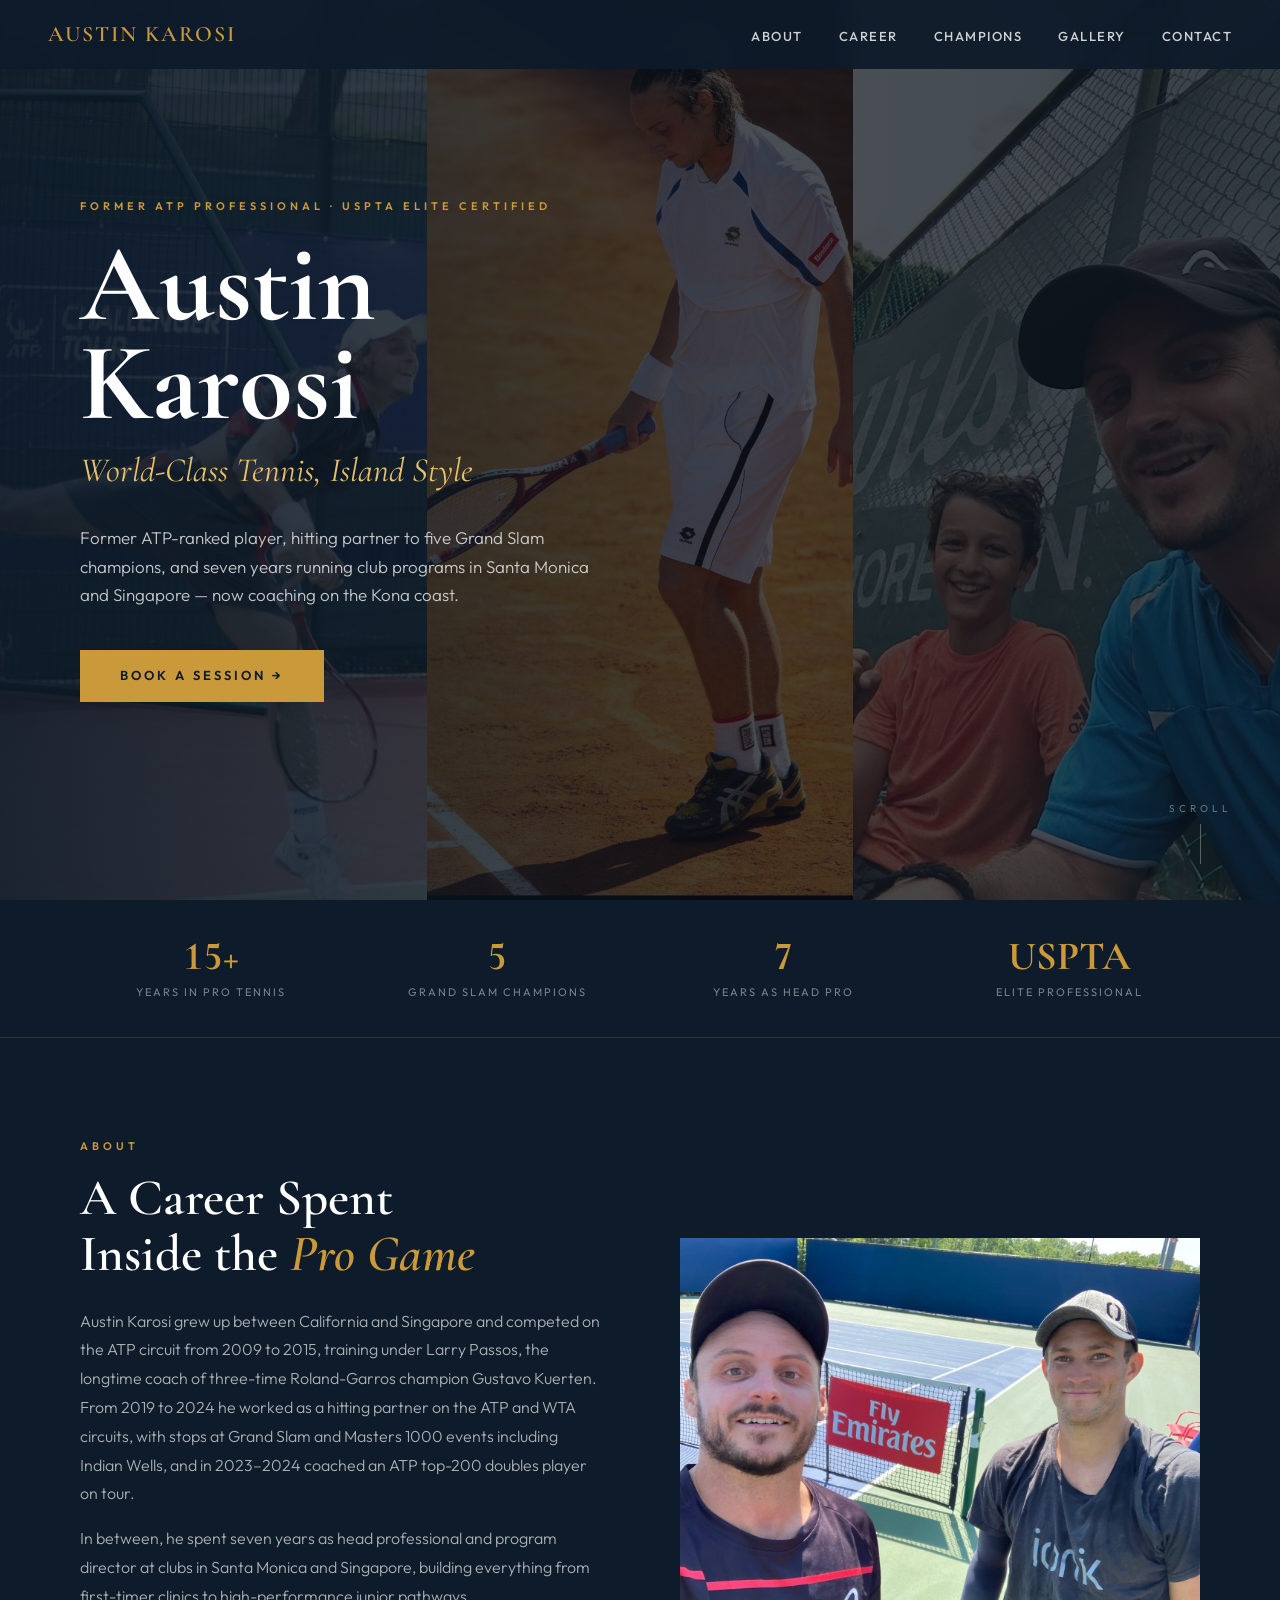
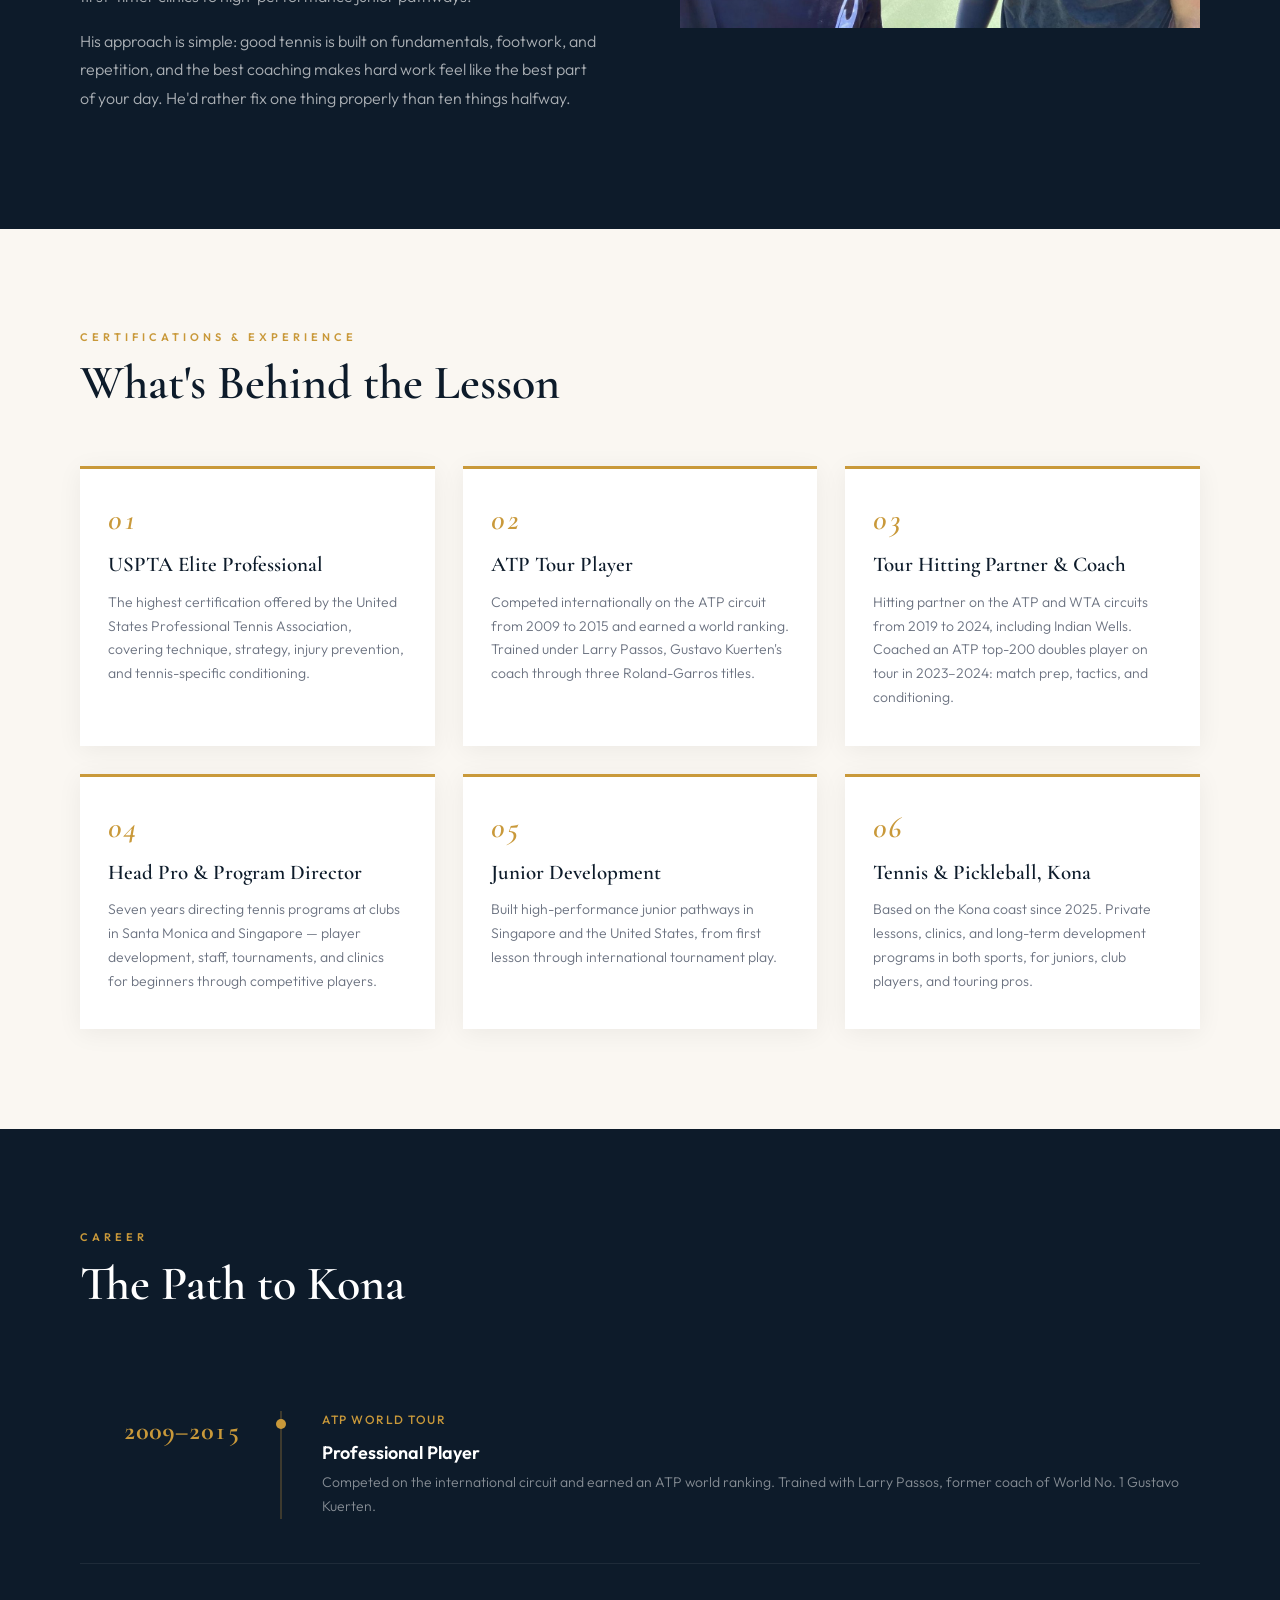
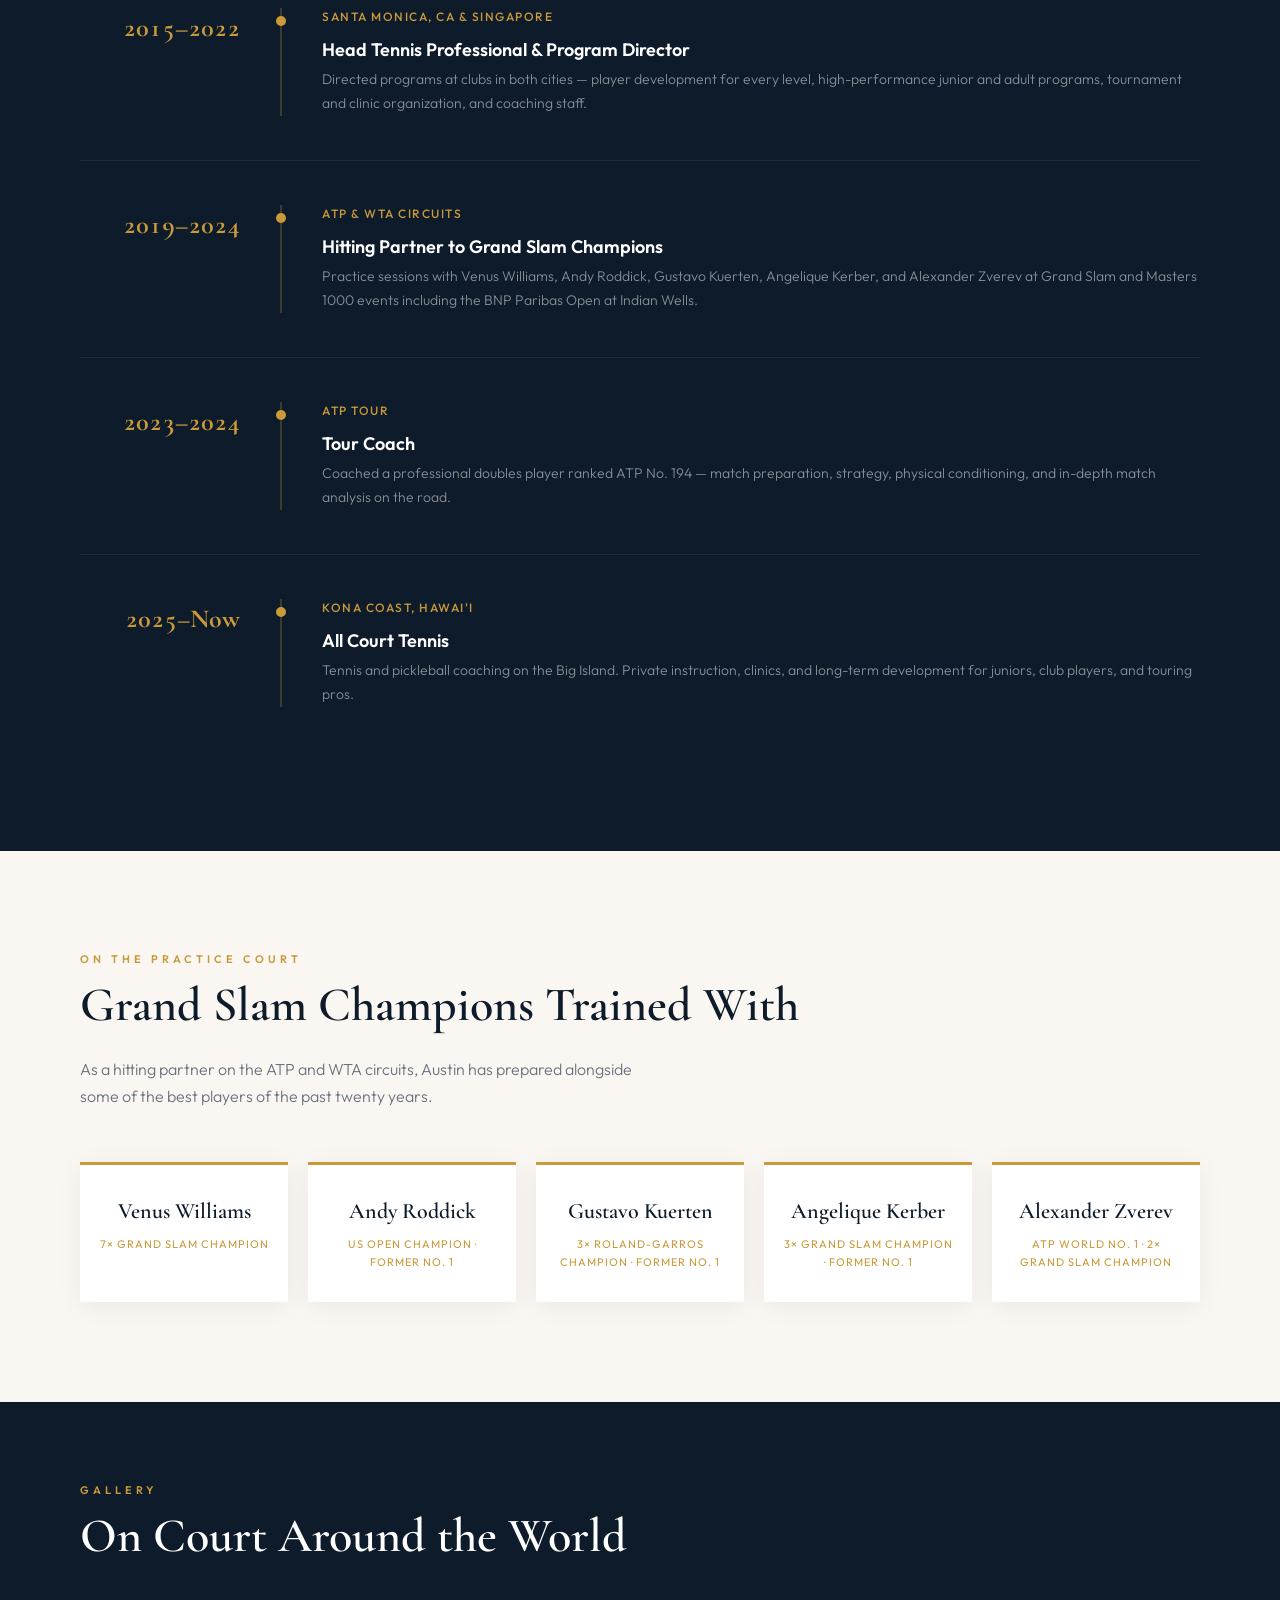
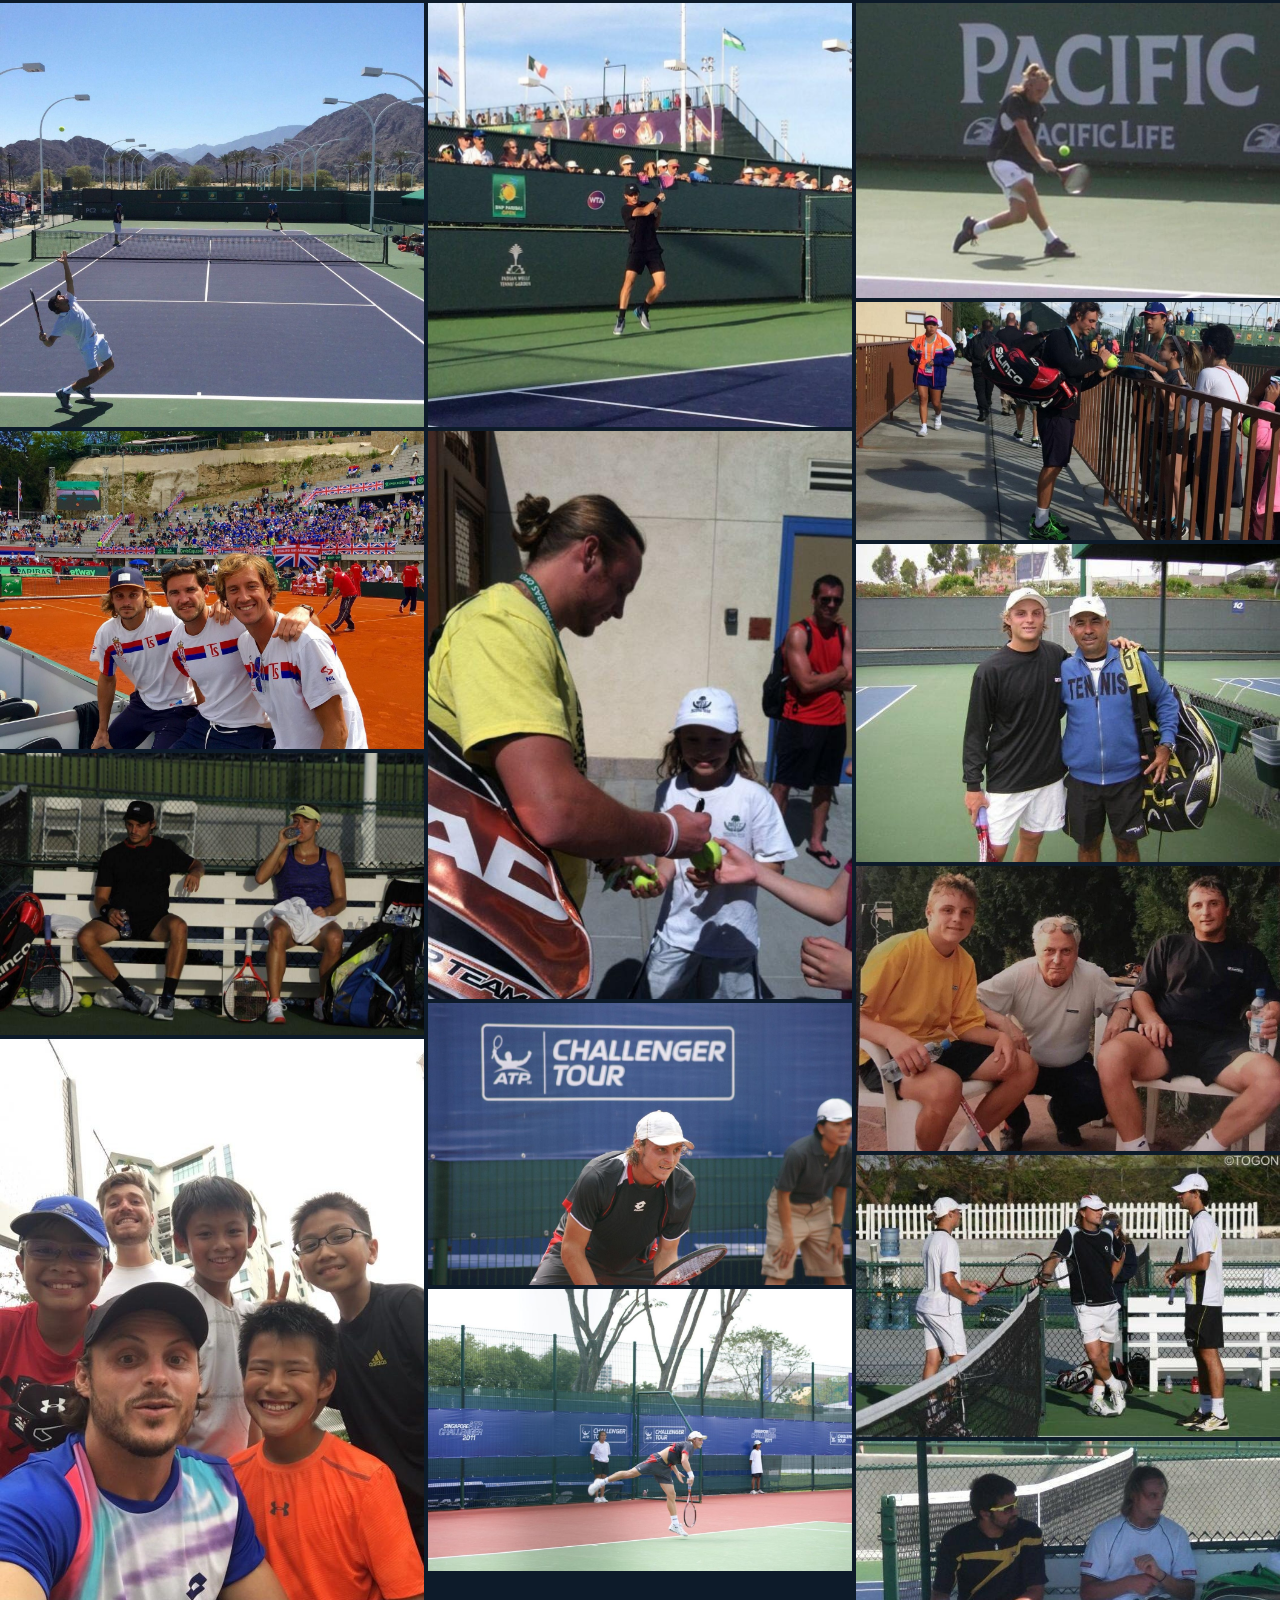
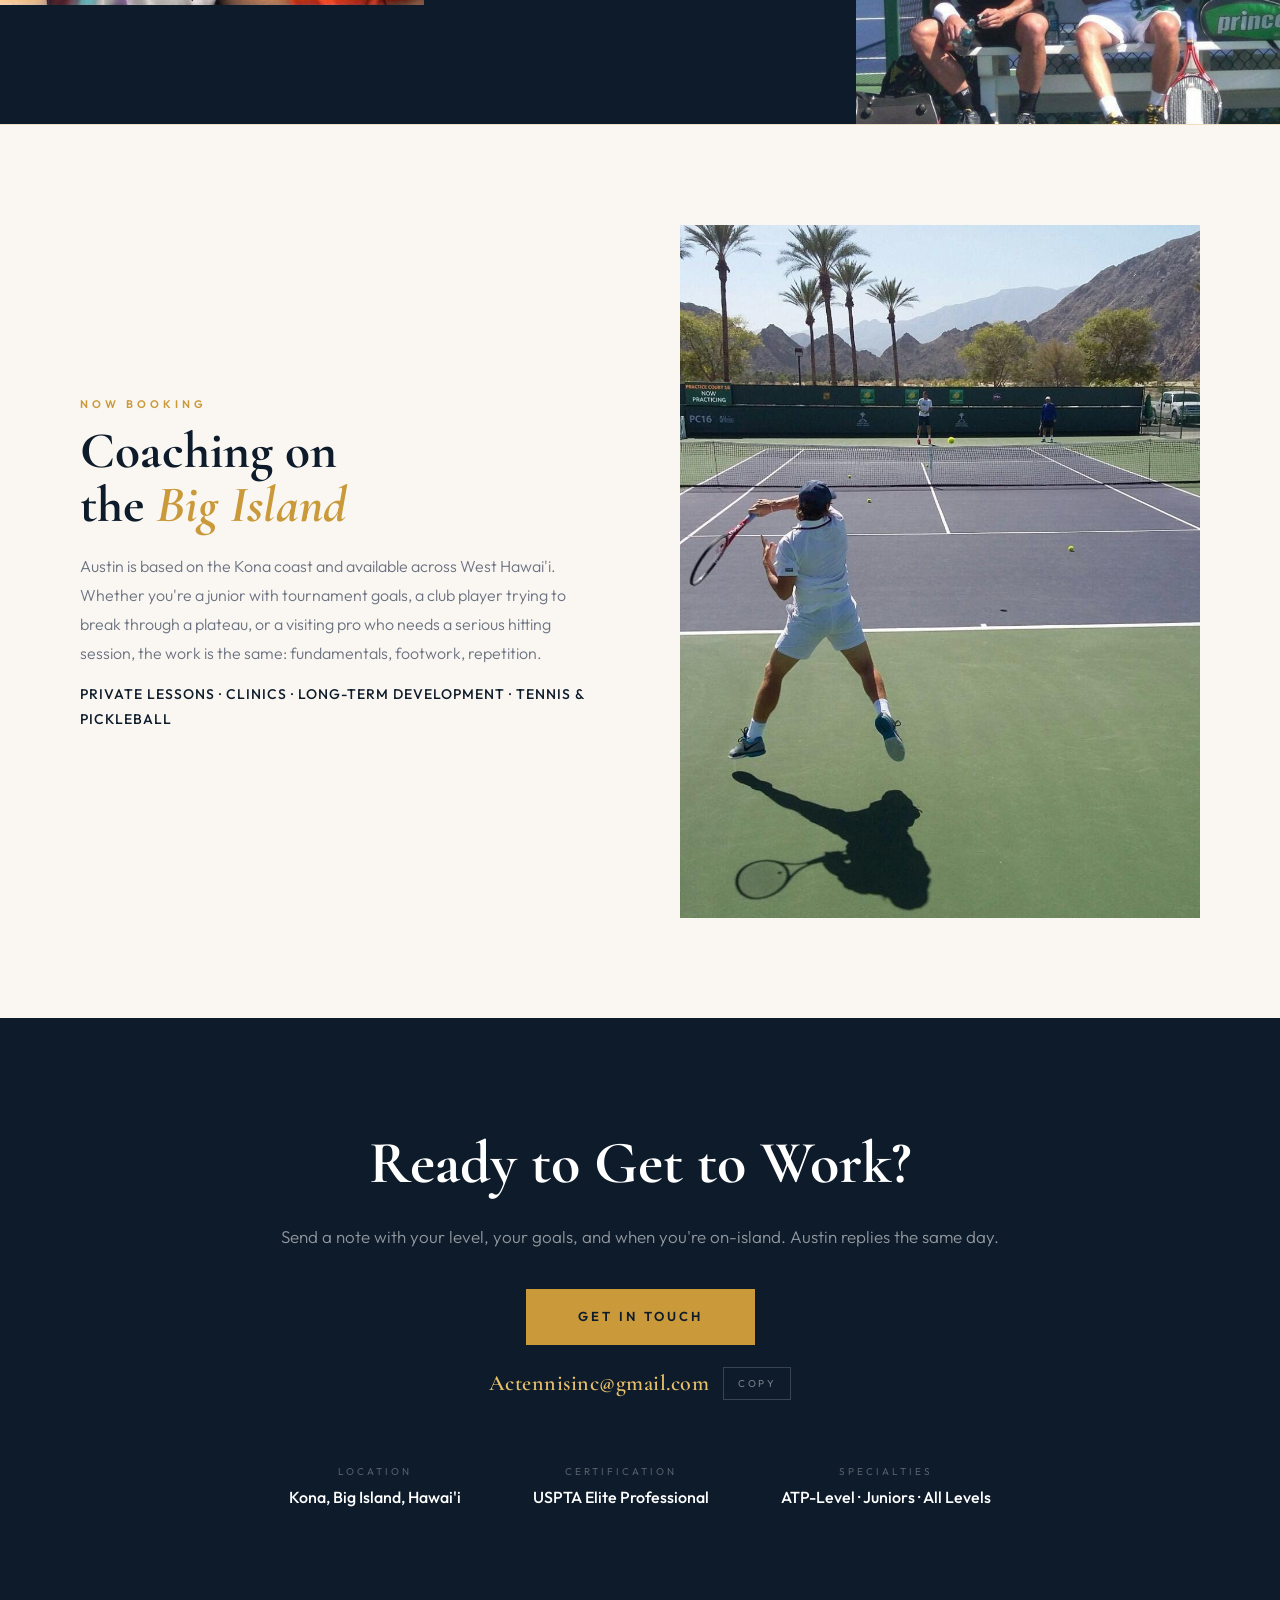
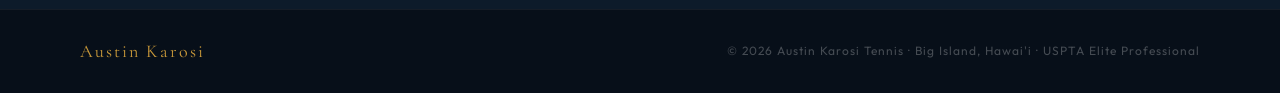
==== index.html @ fb8feffb "All Court Tennis site Co-Authored-By: Claude Fable 5.1 <noreply@anthropic.com> Claude-Session: https" ====
<!DOCTYPE html>
<html lang="en">
<head>
<meta charset="UTF-8">
<meta name="viewport" content="width=device-width, initial-scale=1.0, viewport-fit=cover">
<title>Austin Karosi Tennis</title>
<meta name="description" content="Austin Karosi – Former ATP Professional & Elite Tennis Coach now based on the Big Island, Hawaii. USPTA Elite certified with Grand Slam coaching experience.">
<link rel="preconnect" href="https://fonts.googleapis.com">
<link rel="preconnect" href="https://fonts.gstatic.com" crossorigin>
<link href="https://fonts.googleapis.com/css2?family=Cormorant+Garamond:ital,wght@0,400;0,600;0,700;1,400;1,600&family=Outfit:wght@300;400;500;600&display=swap" rel="stylesheet">
<style>
/* Original All Court Tennis design (June 2026): navy / gold / cream, Cormorant + Outfit. Single committed look. */
:root{
  --navy:#0d1b2a;
  --gold:#c9993a;
  --gold-light:#e8c06a;
  --cream:#faf7f2;
  --white:#ffffff;
  --gray:#6b7280;
  --green:#1a4731;
  color-scheme: light;
}
*,*::before,*::after{box-sizing:border-box;margin:0;padding:0}
html{scroll-behavior:smooth}
body{font-family:'Outfit',-apple-system,BlinkMacSystemFont,'Segoe UI',sans-serif;background:var(--cream);color:var(--navy);overflow-x:hidden;line-height:1.5}
img{max-width:100%;display:block}

/* NAV */
nav{position:fixed;top:0;left:0;right:0;z-index:100;padding:18px 48px;padding-top:calc(18px + env(safe-area-inset-top,0px));padding-left:max(48px,env(safe-area-inset-left,0px));padding-right:max(48px,env(safe-area-inset-right,0px));display:flex;justify-content:space-between;align-items:center;background:rgba(13,27,42,0.92);backdrop-filter:blur(12px);-webkit-backdrop-filter:blur(12px)}
.nav-logo{font-family:'Cormorant Garamond',Georgia,serif;font-size:22px;font-weight:600;color:var(--gold);letter-spacing:2px;text-transform:uppercase}
.nav-links{display:flex;gap:36px;list-style:none}
.nav-links a{color:rgba(255,255,255,0.8);text-decoration:none;font-size:13px;letter-spacing:1.5px;text-transform:uppercase;font-weight:500;transition:color 0.3s}
.nav-links a:hover{color:var(--gold)}

/* HERO — 3-column photo collage */
.hero{min-height:100vh;position:relative;display:grid;grid-template-columns:1fr 1fr 1fr;overflow:hidden}
.hero-col{position:relative;overflow:hidden;min-height:100vh}
.hero-col img{width:100%;height:100%;object-fit:cover;object-position:center;filter:brightness(0.45)}
.hero-col-1 img{object-position:48% center}
.hero-col-2 img{object-position:center 30%}
.hero-col-3 img{object-position:center 35%}
.hero-overlay{position:absolute;inset:0;background:linear-gradient(to right, rgba(13,27,42,0.85) 0%, rgba(13,27,42,0.4) 60%, rgba(13,27,42,0.5) 100%);z-index:1;pointer-events:none}
.hero-content{position:absolute;inset:0;z-index:2;display:flex;flex-direction:column;justify-content:center;padding:0 80px;padding-left:max(80px,env(safe-area-inset-left,0px));padding-right:max(80px,env(safe-area-inset-right,0px))}
.hero-badge{font-size:11px;font-weight:600;letter-spacing:4px;text-transform:uppercase;color:var(--gold);margin-bottom:20px}
.hero-name{font-family:'Cormorant Garamond',Georgia,serif;font-size:clamp(64px,9vw,110px);font-weight:700;color:var(--white);line-height:0.9;margin-bottom:12px;text-wrap:balance}
.hero-sub{font-family:'Cormorant Garamond',Georgia,serif;font-size:clamp(22px,3vw,34px);font-style:italic;color:var(--gold-light);margin-bottom:28px}
.hero-desc{font-size:17px;color:rgba(255,255,255,0.75);font-weight:300;max-width:520px;line-height:1.7;margin-bottom:40px}
.hero-cta{display:inline-block;background:var(--gold);color:var(--navy);padding:16px 40px;font-size:13px;font-weight:600;letter-spacing:3px;text-transform:uppercase;text-decoration:none;transition:all 0.3s;width:fit-content}
.hero-cta:hover{background:var(--gold-light);transform:translateY(-2px)}
.hero-scroll{position:absolute;bottom:36px;right:48px;z-index:3;color:rgba(255,255,255,0.4);font-size:10px;letter-spacing:4px;text-transform:uppercase;display:flex;flex-direction:column;align-items:center;gap:8px}
.hero-scroll::after{content:'';display:block;width:1px;height:40px;background:rgba(255,255,255,0.3)}

/* STATS BAR */
.statsbar{background:var(--navy);padding:36px 80px;padding-left:max(80px,env(safe-area-inset-left,0px));padding-right:max(80px,env(safe-area-inset-right,0px));display:grid;grid-template-columns:repeat(4,1fr);gap:24px;border-bottom:1px solid rgba(201,153,58,0.2)}
.sstat{text-align:center;min-width:0;display:flex;flex-direction:column;align-items:center;justify-content:flex-start;gap:8px}
.sstat-num{font-family:'Cormorant Garamond',Georgia,serif;font-size:40px;font-weight:700;color:var(--gold);line-height:1;height:40px;display:flex;align-items:flex-end;font-variant-numeric:lining-nums tabular-nums}
.sstat-label{font-size:11px;text-transform:uppercase;letter-spacing:2px;color:rgba(255,255,255,0.45);line-height:1.5;white-space:nowrap}

/* ABOUT */
.about{background:var(--navy);padding:100px 80px;padding-left:max(80px,env(safe-area-inset-left,0px));padding-right:max(80px,env(safe-area-inset-right,0px));display:grid;grid-template-columns:1fr 1fr;gap:80px;align-items:center}
.about-text h2{font-family:'Cormorant Garamond',Georgia,serif;font-size:clamp(36px,4vw,52px);font-weight:600;color:var(--white);margin-bottom:24px;line-height:1.1;text-wrap:balance}
.about-text h2 em{color:var(--gold);font-style:italic}
.about-text p{color:rgba(255,255,255,0.65);font-size:16px;line-height:1.8;margin-bottom:16px;font-weight:300}
.about-img{position:relative;min-width:0}
.about-img img{width:100%;height:auto;aspect-ratio:4/3;object-fit:cover;object-position:center}
.about-accent{position:absolute;bottom:-16px;right:-16px;width:55%;height:55%;border:3px solid var(--gold);z-index:-1}

/* CREDENTIALS */
.credentials{background:var(--cream);padding:100px 80px;padding-left:max(80px,env(safe-area-inset-left,0px));padding-right:max(80px,env(safe-area-inset-right,0px))}
.section-label{font-size:11px;letter-spacing:4px;text-transform:uppercase;color:var(--gold);font-weight:600;margin-bottom:12px}
.section-title{font-family:'Cormorant Garamond',Georgia,serif;font-size:clamp(32px,4vw,48px);font-weight:600;color:var(--navy);margin-bottom:56px;line-height:1.1;text-wrap:balance}
.cred-grid{display:grid;grid-template-columns:repeat(3,1fr);gap:28px}
.cred-card{background:var(--white);padding:36px 28px;border-top:3px solid var(--gold);box-shadow:0 4px 24px rgba(0,0,0,0.06);min-width:0}
.cred-num{font-family:'Cormorant Garamond',Georgia,serif;font-size:30px;font-weight:600;font-style:italic;color:var(--gold);line-height:1;margin-bottom:14px;font-variant-numeric:tabular-nums}
.cred-title{font-family:'Cormorant Garamond',Georgia,serif;font-size:21px;font-weight:600;color:var(--navy);margin-bottom:10px}
.cred-desc{font-size:14px;color:var(--gray);line-height:1.7;font-weight:300}

/* TIMELINE */
.timeline{background:var(--navy);padding:100px 80px;padding-left:max(80px,env(safe-area-inset-left,0px));padding-right:max(80px,env(safe-area-inset-right,0px))}
.timeline .section-title{color:var(--white);margin-bottom:56px}
.about .section-label{margin-bottom:16px}
.tl-items{display:flex;flex-direction:column}
.tl-item{display:grid;grid-template-columns:160px 2px 1fr;gap:0 40px;padding:44px 0;border-bottom:1px solid rgba(255,255,255,0.07)}
.tl-item:last-child{border-bottom:none}
.tl-year{font-family:'Cormorant Garamond',Georgia,serif;font-size:26px;font-weight:700;color:var(--gold);text-align:right;padding-top:4px;line-height:1.2;font-variant-numeric:tabular-nums}
.tl-line{background:rgba(201,153,58,0.25);position:relative}
.tl-line::before{content:'';position:absolute;top:8px;left:50%;transform:translateX(-50%);width:10px;height:10px;border-radius:50%;background:var(--gold)}
.tl-body{min-width:0}
.tl-body h3{font-size:18px;font-weight:600;color:var(--white);margin-bottom:4px;font-family:'Outfit',sans-serif}
.tl-body .role{font-size:12px;color:var(--gold);letter-spacing:1.5px;text-transform:uppercase;margin-bottom:10px;font-weight:500}
.tl-body p{font-size:14px;color:rgba(255,255,255,0.5);line-height:1.75;font-weight:300}

/* CHAMPIONS */
.champions{background:var(--cream);padding:100px 80px;padding-left:max(80px,env(safe-area-inset-left,0px));padding-right:max(80px,env(safe-area-inset-right,0px))}
.champs-intro{color:var(--gray);font-size:16px;font-weight:300;max-width:580px;margin:-32px 0 52px;line-height:1.7}
.champs-grid{display:grid;grid-template-columns:repeat(5,1fr);gap:20px}
.champ-card{background:var(--white);border-top:3px solid var(--gold);box-shadow:0 4px 24px rgba(0,0,0,0.06);padding:30px 18px;text-align:center;transition:transform 0.3s;min-width:0}
.champ-card:hover{transform:translateY(-4px)}
.champ-name{font-family:'Cormorant Garamond',Georgia,serif;font-size:22px;font-weight:600;color:var(--navy);margin-bottom:8px}
.champ-title{font-size:11px;color:var(--gold);letter-spacing:1px;text-transform:uppercase;line-height:1.6}

/* GALLERY — edge-to-edge editorial grid */
.gallery{background:var(--navy);padding:80px 0 0}
.gallery .section-label,.gallery .section-title{padding-left:max(80px,env(safe-area-inset-left,0px));padding-right:max(80px,env(safe-area-inset-right,0px))}
.gallery .section-label{color:var(--gold)}
.gallery .section-title{color:var(--white);margin-bottom:40px}
.gallery-grid{column-count:3;column-gap:4px;width:100%}
.gallery-grid figure{break-inside:avoid;margin:0 0 4px;overflow:hidden;position:relative;background:#0a1521}
.gallery-grid img{width:100%;height:auto;display:block;transition:transform 0.6s ease}
.gallery-grid figure:hover img{transform:scale(1.04)}
.gallery-grid figcaption{position:absolute;left:0;right:0;bottom:0;padding:28px 16px 12px;font-size:10px;letter-spacing:2.5px;text-transform:uppercase;color:rgba(255,255,255,0.85);background:linear-gradient(to top,rgba(13,27,42,0.85),rgba(13,27,42,0));opacity:0;transition:opacity 0.4s ease}
.gallery-grid figure:hover figcaption{opacity:1}

/* BIG ISLAND BANNER */
.bigisland{background:var(--cream);border-top:1px solid rgba(201,153,58,0.25);padding:100px 80px;grid-template-columns:1.15fr 1fr;padding-left:max(80px,env(safe-area-inset-left,0px));padding-right:max(80px,env(safe-area-inset-right,0px));display:grid;grid-template-columns:1fr 1fr;gap:80px;align-items:center}
.bigisland .section-label{color:var(--gold)}
.bi-text h2{font-family:'Cormorant Garamond',Georgia,serif;font-size:clamp(32px,4vw,52px);font-weight:700;color:var(--navy);margin-bottom:20px;line-height:1.05;text-wrap:balance}
.bi-text h2 em{font-style:italic;color:var(--gold)}
.bi-text p{color:var(--gray);font-size:16px;font-weight:300;line-height:1.8;margin-bottom:14px}
.bi-text p:last-child{color:var(--navy);font-weight:500;font-size:14px;letter-spacing:1px;text-transform:uppercase;margin-top:8px}
.bi-img{overflow:hidden;min-width:0}
.bi-img img{width:100%;height:auto;aspect-ratio:3/4;object-fit:cover;object-position:center 42%}

/* CONTACT */
.contact{background:var(--navy);padding:100px 80px;padding-left:max(80px,env(safe-area-inset-left,0px));padding-right:max(80px,env(safe-area-inset-right,0px));text-align:center}
.contact h2{font-family:'Cormorant Garamond',Georgia,serif;font-size:clamp(36px,5vw,60px);font-weight:700;color:var(--white);margin-bottom:16px;text-wrap:balance}
.contact p{color:rgba(255,255,255,0.55);font-size:17px;font-weight:300;margin-bottom:40px}
.contact-btn{display:inline-block;background:var(--gold);color:var(--navy);padding:18px 52px;font-size:13px;font-weight:600;letter-spacing:3px;text-transform:uppercase;text-decoration:none;transition:all 0.3s}
.contact-btn:hover{background:var(--gold-light)}
.contact-email{margin-top:22px;display:flex;justify-content:center;align-items:center;gap:14px;flex-wrap:wrap}
.contact-email-val{font-family:'Cormorant Garamond',Georgia,serif;font-size:22px;color:var(--gold-light);font-weight:600;letter-spacing:0.5px;user-select:all}
.copy-btn{font:inherit;font-size:10px;letter-spacing:2.5px;text-transform:uppercase;color:rgba(255,255,255,0.45);background:none;border:1px solid rgba(255,255,255,0.18);padding:8px 14px;cursor:pointer;transition:all 0.3s}
.copy-btn:hover{color:var(--gold);border-color:var(--gold)}
.copy-btn[data-state="copied"]{color:var(--navy);background:var(--gold);border-color:var(--gold)}
.contact-row{display:flex;justify-content:center;gap:72px;margin-top:64px;flex-wrap:wrap}
.contact-item-label{font-size:10px;letter-spacing:3px;text-transform:uppercase;color:rgba(255,255,255,0.3);margin-bottom:6px}
.contact-item-val{font-size:16px;font-weight:500;color:var(--white)}

/* FOOTER */
footer{background:#070f19;padding:28px 80px;padding-left:max(80px,env(safe-area-inset-left,0px));padding-right:max(80px,env(safe-area-inset-right,0px));display:flex;justify-content:space-between;align-items:center;border-top:1px solid rgba(255,255,255,0.06);flex-wrap:wrap;gap:12px}
footer p{color:rgba(255,255,255,0.25);font-size:12px;letter-spacing:1px}
.footer-logo{font-family:'Cormorant Garamond',Georgia,serif;font-size:18px;color:var(--gold);letter-spacing:2px}

a:focus-visible,button:focus-visible{outline:2px solid var(--gold-light);outline-offset:3px}
@media (prefers-reduced-motion:reduce){*{transition:none!important}html{scroll-behavior:auto}}

@media(max-width:900px){
  nav{padding:14px 20px;padding-top:calc(14px + env(safe-area-inset-top,0px));padding-left:max(20px,env(safe-area-inset-left,0px));padding-right:max(20px,env(safe-area-inset-right,0px))}
  .nav-links{display:none}
  .hero,.hero-col{min-height:92vh}
  .hero-content{padding:0 24px;padding-left:max(24px,env(safe-area-inset-left,0px));padding-right:max(24px,env(safe-area-inset-right,0px))}
  .hero-name{font-size:56px}
  .hero-scroll{display:none}
  .statsbar{padding:28px 24px;grid-template-columns:1fr 1fr;gap:28px 16px}
  .about,.credentials,.timeline,.champions,.bigisland,.contact{padding:60px 24px;padding-left:max(24px,env(safe-area-inset-left,0px));padding-right:max(24px,env(safe-area-inset-right,0px))}
  .gallery{padding:60px 0 0}
  .gallery .section-label,.gallery .section-title{padding-left:max(24px,env(safe-area-inset-left,0px));padding-right:max(24px,env(safe-area-inset-right,0px))}
  footer{padding:24px;padding-left:max(24px,env(safe-area-inset-left,0px));padding-right:max(24px,env(safe-area-inset-right,0px))}
  .about{grid-template-columns:1fr;gap:40px}
  .about-img img{height:auto}
  .cred-grid{grid-template-columns:1fr}
  .tl-item{grid-template-columns:1fr;gap:8px;padding:32px 0}
  .tl-year{text-align:left}
  .tl-line{display:none}
  .champs-grid{grid-template-columns:1fr 1fr}
  .champs-intro{margin-top:-16px}
  .gallery-grid{column-count:2}
  .bigisland{grid-template-columns:1fr;gap:32px}
  .bi-img{height:auto}
  .contact-row{flex-direction:column;gap:28px}
  footer{flex-direction:column;text-align:center}
}
</style>
</head>
<body>

<nav>
  <div class="nav-logo">Austin Karosi</div>
  <ul class="nav-links">
    <li><a href="#about">About</a></li>
    <li><a href="#career">Career</a></li>
    <li><a href="#champions">Champions</a></li>
    <li><a href="#gallery">Gallery</a></li>
    <li><a href="#contact">Contact</a></li>
  </ul>
</nav>

<!-- HERO: 3-column photo collage with content overlay -->
<section class="hero">
  <div class="hero-col hero-col-1"><img src="photos/p04.jpg" alt="Austin stretching for a volley at the ATP Challenger Tour, Singapore"></div>
  <div class="hero-col hero-col-2"><img src="photos/p12.jpg" alt="Austin competing on clay"></div>
  <div class="hero-col hero-col-3"><img src="photos/p16.jpg" alt="Austin coaching a junior player"></div>
  <div class="hero-overlay"></div>
  <div class="hero-content">
    <div class="hero-badge">Former ATP Professional · USPTA Elite Certified</div>
    <h1 class="hero-name">Austin<br>Karosi</h1>
    <div class="hero-sub">World-Class Tennis, Island Style</div>
    <p class="hero-desc">Former ATP-ranked player, hitting partner to five Grand Slam champions, and seven years running club programs in Santa Monica and Singapore — now coaching on the Kona coast.</p>
    <a href="#contact" class="hero-cta">Book a Session →</a>
  </div>
  <div class="hero-scroll">Scroll</div>
</section>

<!-- STATS BAR -->
<div class="statsbar">
  <div class="sstat"><div class="sstat-num">15+</div><div class="sstat-label">Years in Pro Tennis</div></div>
  <div class="sstat"><div class="sstat-num">5</div><div class="sstat-label">Grand Slam Champions</div></div>
  <div class="sstat"><div class="sstat-num">7</div><div class="sstat-label">Years as Head Pro</div></div>
  <div class="sstat"><div class="sstat-num">USPTA</div><div class="sstat-label">Elite Professional</div></div>
</div>

<!-- ABOUT -->
<section class="about" id="about">
  <div class="about-text">
    <div class="section-label">About</div>
    <h2>A Career Spent<br>Inside the <em>Pro Game</em></h2>
    <p>Austin Karosi grew up between California and Singapore and competed on the ATP circuit from 2009 to 2015, training under Larry Passos, the longtime coach of three-time Roland-Garros champion Gustavo Kuerten. From 2019 to 2024 he worked as a hitting partner on the ATP and WTA circuits, with stops at Grand Slam and Masters 1000 events including Indian Wells, and in 2023–2024 coached an ATP top-200 doubles player on tour.</p>
    <p>In between, he spent seven years as head professional and program director at clubs in Santa Monica and Singapore, building everything from first-timer clinics to high-performance junior pathways.</p>
    <p>His approach is simple: good tennis is built on fundamentals, footwork, and repetition, and the best coaching makes hard work feel like the best part of your day. He'd rather fix one thing properly than ten things halfway.</p>
  </div>
  <div class="about-img">
    <img src="photos/p19.jpg" alt="Austin with an ATP player on the practice court">
    <div class="about-accent"></div>
  </div>
</section>

<!-- CREDENTIALS -->
<section class="credentials" id="credentials">
  <div class="section-label">Certifications &amp; Experience</div>
  <div class="section-title">What's Behind the Lesson</div>
  <div class="cred-grid">
    <div class="cred-card">
      <div class="cred-num">01</div>
      <div class="cred-title">USPTA Elite Professional</div>
      <div class="cred-desc">The highest certification offered by the United States Professional Tennis Association, covering technique, strategy, injury prevention, and tennis-specific conditioning.</div>
    </div>
    <div class="cred-card">
      <div class="cred-num">02</div>
      <div class="cred-title">ATP Tour Player</div>
      <div class="cred-desc">Competed internationally on the ATP circuit from 2009 to 2015 and earned a world ranking. Trained under Larry Passos, Gustavo Kuerten's coach through three Roland-Garros titles.</div>
    </div>
    <div class="cred-card">
      <div class="cred-num">03</div>
      <div class="cred-title">Tour Hitting Partner &amp; Coach</div>
      <div class="cred-desc">Hitting partner on the ATP and WTA circuits from 2019 to 2024, including Indian Wells. Coached an ATP top-200 doubles player on tour in 2023–2024: match prep, tactics, and conditioning.</div>
    </div>
    <div class="cred-card">
      <div class="cred-num">04</div>
      <div class="cred-title">Head Pro &amp; Program Director</div>
      <div class="cred-desc">Seven years directing tennis programs at clubs in Santa Monica and Singapore — player development, staff, tournaments, and clinics for beginners through competitive players.</div>
    </div>
    <div class="cred-card">
      <div class="cred-num">05</div>
      <div class="cred-title">Junior Development</div>
      <div class="cred-desc">Built high-performance junior pathways in Singapore and the United States, from first lesson through international tournament play.</div>
    </div>
    <div class="cred-card">
      <div class="cred-num">06</div>
      <div class="cred-title">Tennis &amp; Pickleball, Kona</div>
      <div class="cred-desc">Based on the Kona coast since 2025. Private lessons, clinics, and long-term development programs in both sports, for juniors, club players, and touring pros.</div>
    </div>
  </div>
</section>

<!-- CAREER TIMELINE -->
<section class="timeline" id="career">
  <div class="section-label">Career</div>
  <div class="section-title">The Path to Kona</div>
  <div class="tl-items">
    <div class="tl-item">
      <div class="tl-year">2009–2015</div>
      <div class="tl-line"></div>
      <div class="tl-body">
        <div class="role">ATP World Tour</div>
        <h3>Professional Player</h3>
        <p>Competed on the international circuit and earned an ATP world ranking. Trained with Larry Passos, former coach of World No. 1 Gustavo Kuerten.</p>
      </div>
    </div>
    <div class="tl-item">
      <div class="tl-year">2015–2022</div>
      <div class="tl-line"></div>
      <div class="tl-body">
        <div class="role">Santa Monica, CA &amp; Singapore</div>
        <h3>Head Tennis Professional &amp; Program Director</h3>
        <p>Directed programs at clubs in both cities — player development for every level, high-performance junior and adult programs, tournament and clinic organization, and coaching staff.</p>
      </div>
    </div>
    <div class="tl-item">
      <div class="tl-year">2019–2024</div>
      <div class="tl-line"></div>
      <div class="tl-body">
        <div class="role">ATP &amp; WTA Circuits</div>
        <h3>Hitting Partner to Grand Slam Champions</h3>
        <p>Practice sessions with Venus Williams, Andy Roddick, Gustavo Kuerten, Angelique Kerber, and Alexander Zverev at Grand Slam and Masters 1000 events including the BNP Paribas Open at Indian Wells.</p>
      </div>
    </div>
    <div class="tl-item">
      <div class="tl-year">2023–2024</div>
      <div class="tl-line"></div>
      <div class="tl-body">
        <div class="role">ATP Tour</div>
        <h3>Tour Coach</h3>
        <p>Coached a professional doubles player ranked ATP No. 194 — match preparation, strategy, physical conditioning, and in-depth match analysis on the road.</p>
      </div>
    </div>
    <div class="tl-item">
      <div class="tl-year">2025–Now</div>
      <div class="tl-line"></div>
      <div class="tl-body">
        <div class="role">Kona Coast, Hawai'i</div>
        <h3>All Court Tennis</h3>
        <p>Tennis and pickleball coaching on the Big Island. Private instruction, clinics, and long-term development for juniors, club players, and touring pros.</p>
      </div>
    </div>
  </div>
</section>

<!-- CHAMPIONS -->
<section class="champions" id="champions">
  <div class="section-label">On the Practice Court</div>
  <div class="section-title">Grand Slam Champions Trained With</div>
  <p class="champs-intro">As a hitting partner on the ATP and WTA circuits, Austin has prepared alongside some of the best players of the past twenty years.</p>
  <div class="champs-grid">
    <div class="champ-card"><div class="champ-name">Venus Williams</div><div class="champ-title">7× Grand Slam Champion</div></div>
    <div class="champ-card"><div class="champ-name">Andy Roddick</div><div class="champ-title">US Open Champion · Former No. 1</div></div>
    <div class="champ-card"><div class="champ-name">Gustavo Kuerten</div><div class="champ-title">3× Roland-Garros Champion · Former No. 1</div></div>
    <div class="champ-card"><div class="champ-name">Angelique Kerber</div><div class="champ-title">3× Grand Slam Champion · Former No. 1</div></div>
    <div class="champ-card"><div class="champ-name">Alexander Zverev</div><div class="champ-title">ATP World No. 1 · 2× Grand Slam Champion</div></div>
  </div>
</section>

<!-- GALLERY -->
<section class="gallery" id="gallery">
  <div class="section-label">Gallery</div>
  <div class="section-title">On Court Around the World</div>
  <div class="gallery-grid">
    <figure><img src="photos/p21.jpg" alt="Indian Wells Tennis Garden"><figcaption>Indian Wells Tennis Garden</figcaption></figure>
    <figure><img src="photos/p01.jpg" alt="Davis Cup — Team Serbia"><figcaption>Davis Cup — Team Serbia</figcaption></figure>
    <figure><img src="photos/p06.jpg" alt="BNP Paribas Open, Indian Wells"><figcaption>BNP Paribas Open, Indian Wells</figcaption></figure>
    <figure><img src="photos/p20.jpg" alt="Junior Academy, Singapore"><figcaption>Junior Academy, Singapore</figcaption></figure>
    <figure><img src="photos/p17.jpg" alt="WTA practice courts, Indian Wells"><figcaption>WTA practice courts, Indian Wells</figcaption></figure>
    <figure><img src="photos/p09.jpg" alt="Signing for the next generation"><figcaption>Signing for the next generation</figcaption></figure>
    <figure><img src="photos/p11.jpg" alt="ATP Challenger Tour"><figcaption>ATP Challenger Tour</figcaption></figure>
    <figure><img src="photos/p14.jpg" alt="Practice courts, Indian Wells"><figcaption>Practice courts, Indian Wells</figcaption></figure>
    <figure><img src="photos/p05.jpg" alt="Courtside, Singapore"><figcaption>Courtside, Singapore</figcaption></figure>
    <figure><img src="photos/p08.jpg" alt="ATP Challenger Tour, Singapore"><figcaption>ATP Challenger Tour, Singapore</figcaption></figure>
    <figure><img src="photos/p13.jpg" alt="Coaching one-on-one"><figcaption>Coaching one-on-one</figcaption></figure>
    <figure><img src="photos/p03.jpg" alt="With coaches and family"><figcaption>With coaches and family</figcaption></figure>
    <figure><img src="photos/p07.jpg" alt="Tour hitting session"><figcaption>Tour hitting session</figcaption></figure>
    <figure><img src="photos/p02.jpg" alt="Between sessions"><figcaption>Between sessions</figcaption></figure>
  </div>
</section>

<!-- BIG ISLAND -->
<section class="bigisland">
  <div class="bi-text">
    <div class="section-label">Now Booking</div>
    <h2>Coaching on<br>the <em>Big Island</em></h2>
    <p>Austin is based on the Kona coast and available across West Hawai'i. Whether you're a junior with tournament goals, a club player trying to break through a plateau, or a visiting pro who needs a serious hitting session, the work is the same: fundamentals, footwork, repetition.</p>
    <p>Private Lessons · Clinics · Long-term Development · Tennis &amp; Pickleball</p>
  </div>
  <div class="bi-img">
    <img src="photos/p18.jpg" alt="Austin on the practice courts at Indian Wells">
  </div>
</section>

<!-- CONTACT -->
<section class="contact" id="contact">
  <h2>Ready to Get to Work?</h2>
  <p>Send a note with your level, your goals, and when you're on-island. Austin replies the same day.</p>
  <a href="mailto:Actennisinc@gmail.com?subject=Lesson%20Inquiry" class="contact-btn">Get in Touch</a>
  <div class="contact-email">
    <span class="contact-email-val" id="email-text">Actennisinc@gmail.com</span>
    <button class="copy-btn" id="copy-email" type="button">Copy</button>
  </div>
  <div class="contact-row">
    <div><div class="contact-item-label">Location</div><div class="contact-item-val">Kona, Big Island, Hawai'i</div></div>
    <div><div class="contact-item-label">Certification</div><div class="contact-item-val">USPTA Elite Professional</div></div>
    <div><div class="contact-item-label">Specialties</div><div class="contact-item-val">ATP-Level · Juniors · All Levels</div></div>
  </div>
</section>

<footer>
  <div class="footer-logo">Austin Karosi</div>
  <p>© 2026 Austin Karosi Tennis · Big Island, Hawai'i · USPTA Elite Professional</p>
</footer>

<script>
(function(){
  var btn = document.getElementById('copy-email');
  var txt = document.getElementById('email-text');
  if (!btn || !txt) return;
  btn.addEventListener('click', function(){
    var val = txt.textContent.trim();
    function selectText(){
      try{
        var r = document.createRange(); r.selectNodeContents(txt);
        var s = window.getSelection(); s.removeAllRanges(); s.addRange(r);
      }catch(e){}
    }
    if (navigator.clipboard && navigator.clipboard.writeText){
      navigator.clipboard.writeText(val).then(function(){
        btn.textContent = 'Copied';
        btn.setAttribute('data-state','copied');
        setTimeout(function(){ btn.textContent='Copy'; btn.removeAttribute('data-state'); }, 1800);
      }).catch(selectText);
    } else { selectText(); }
  });
})();
</script>

</body>
</html>
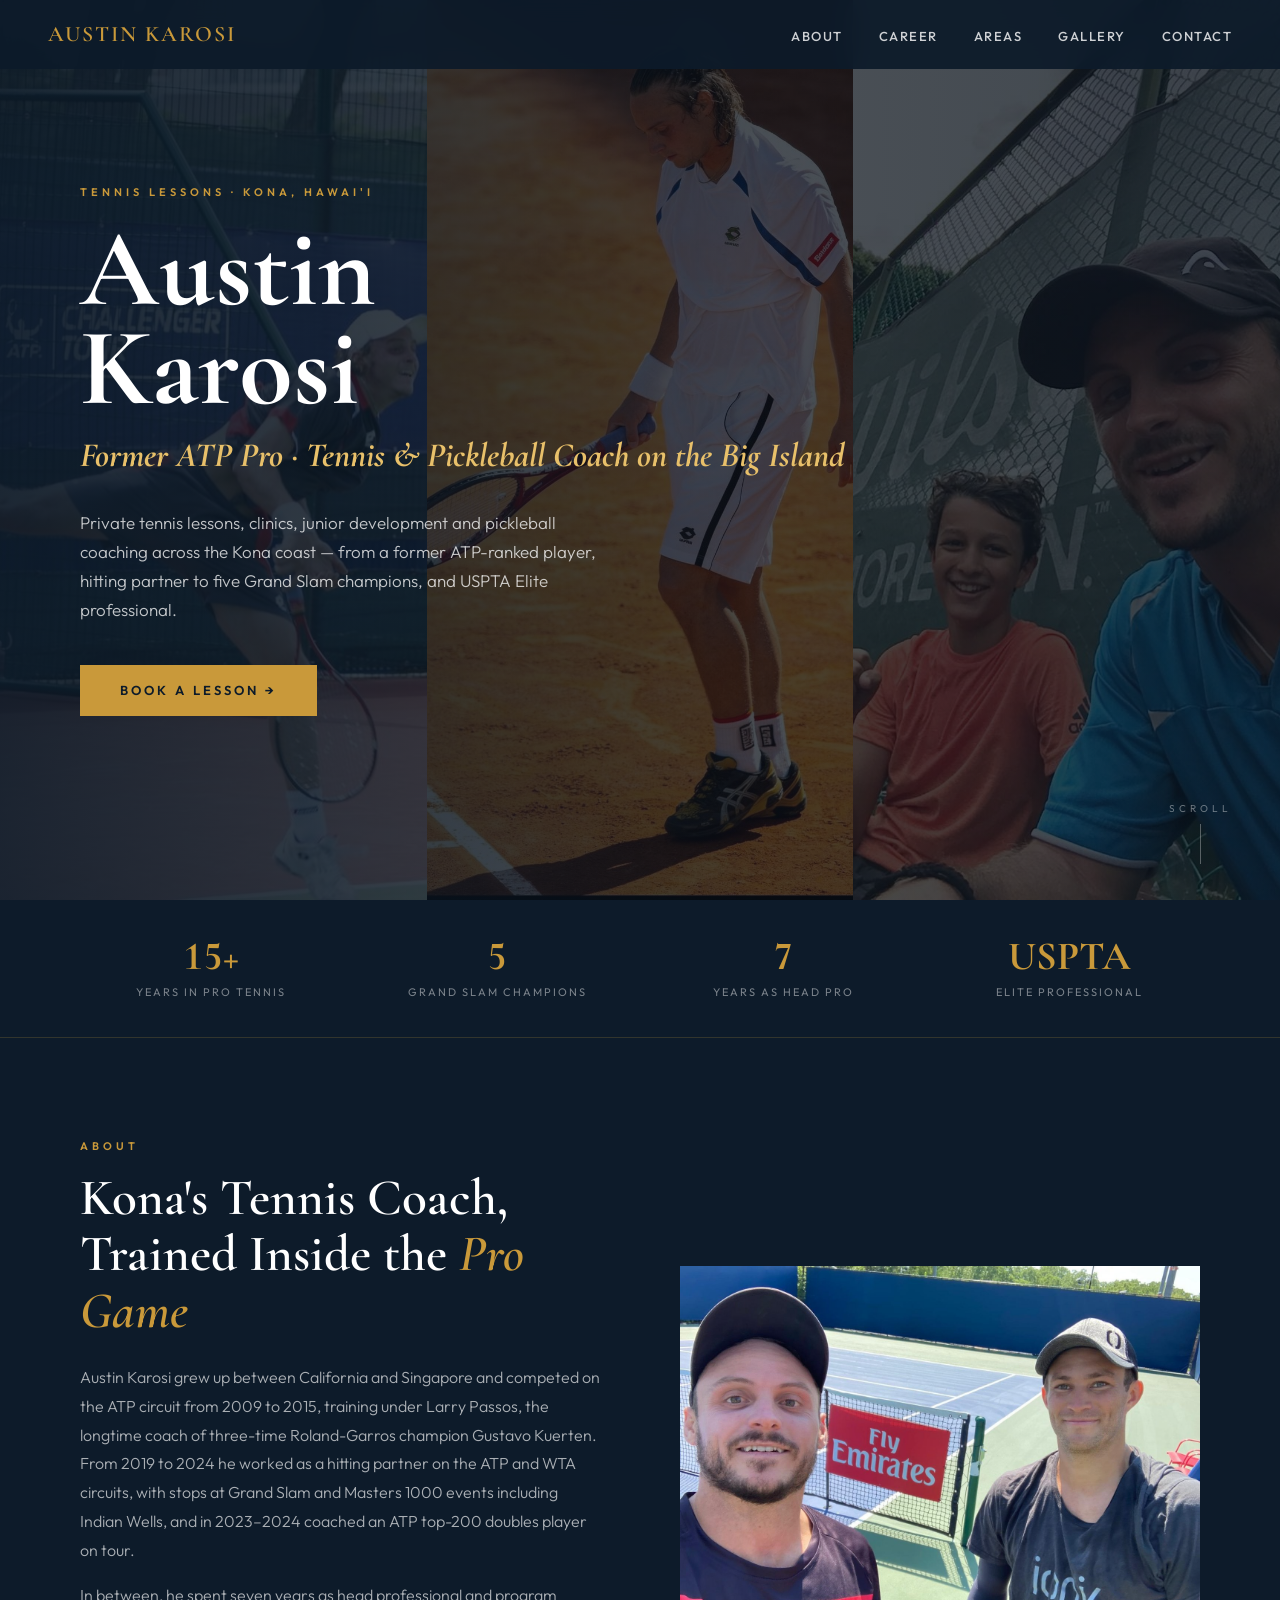
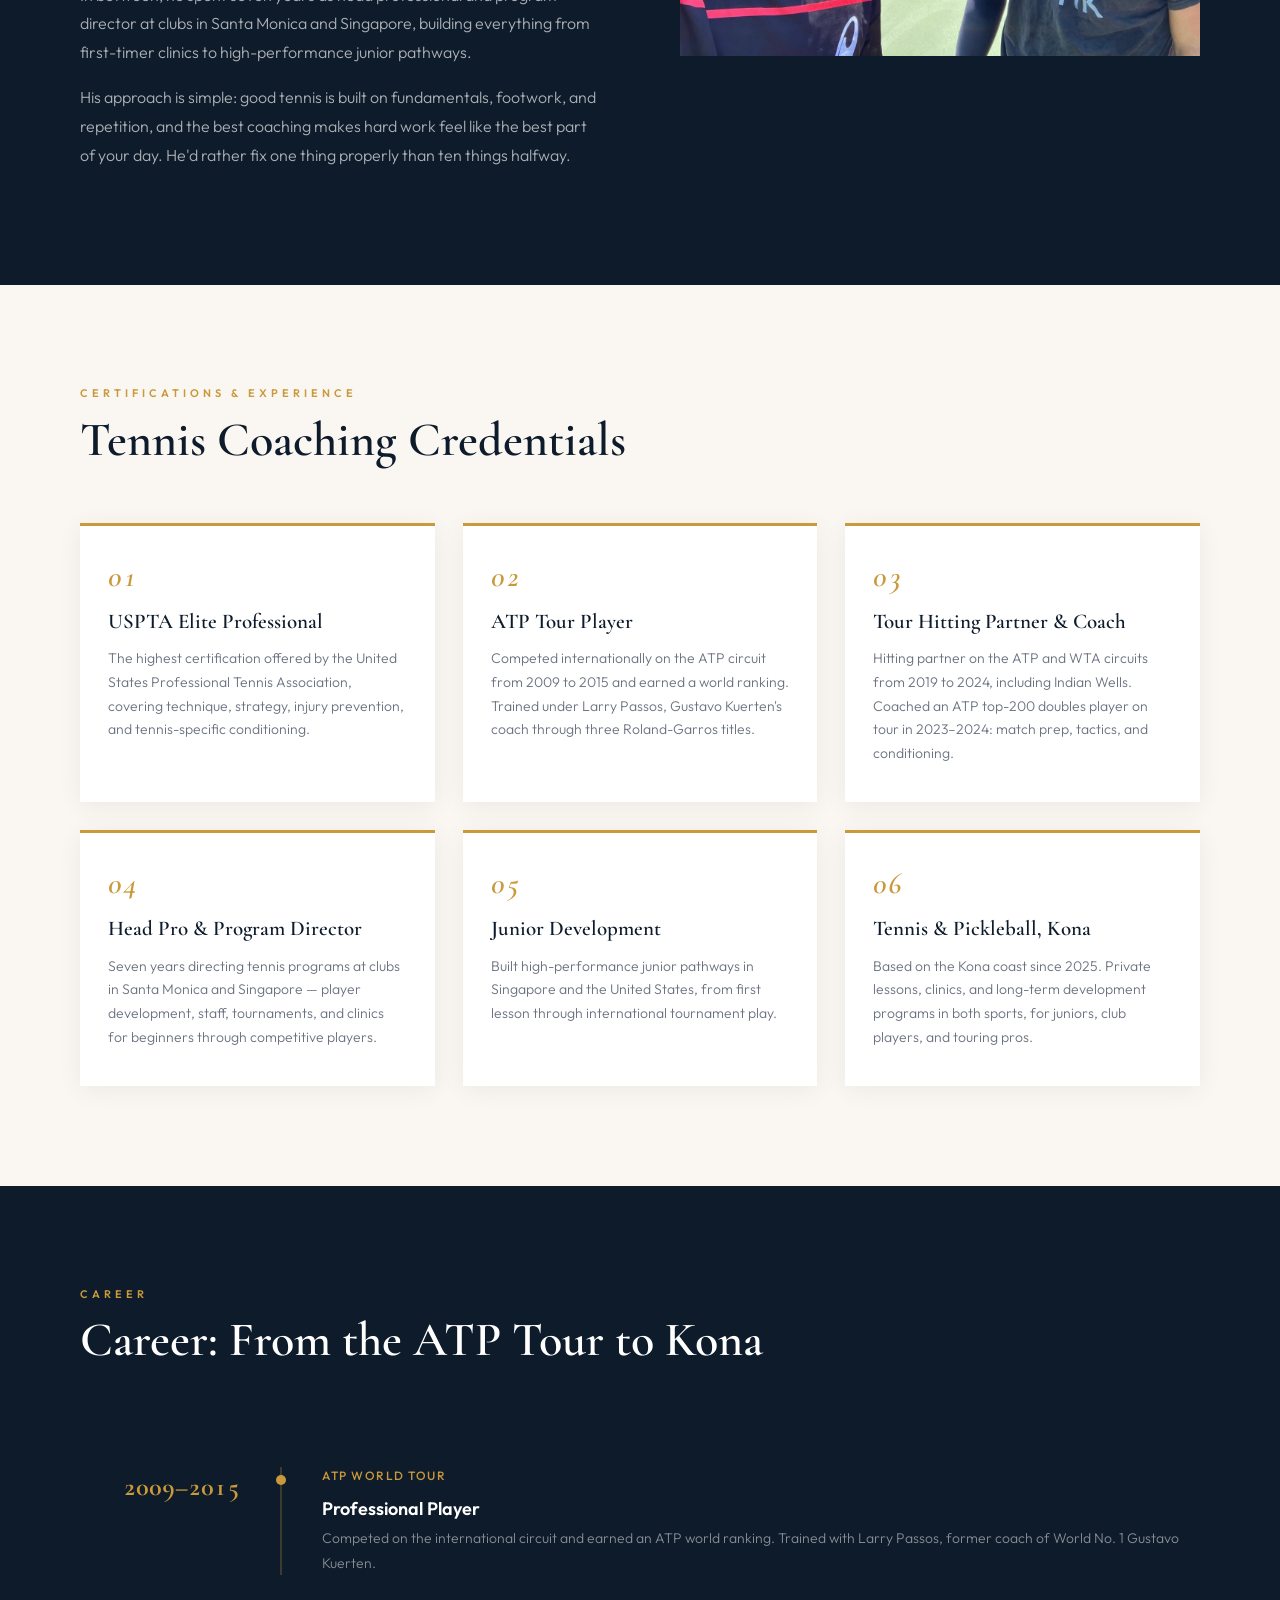
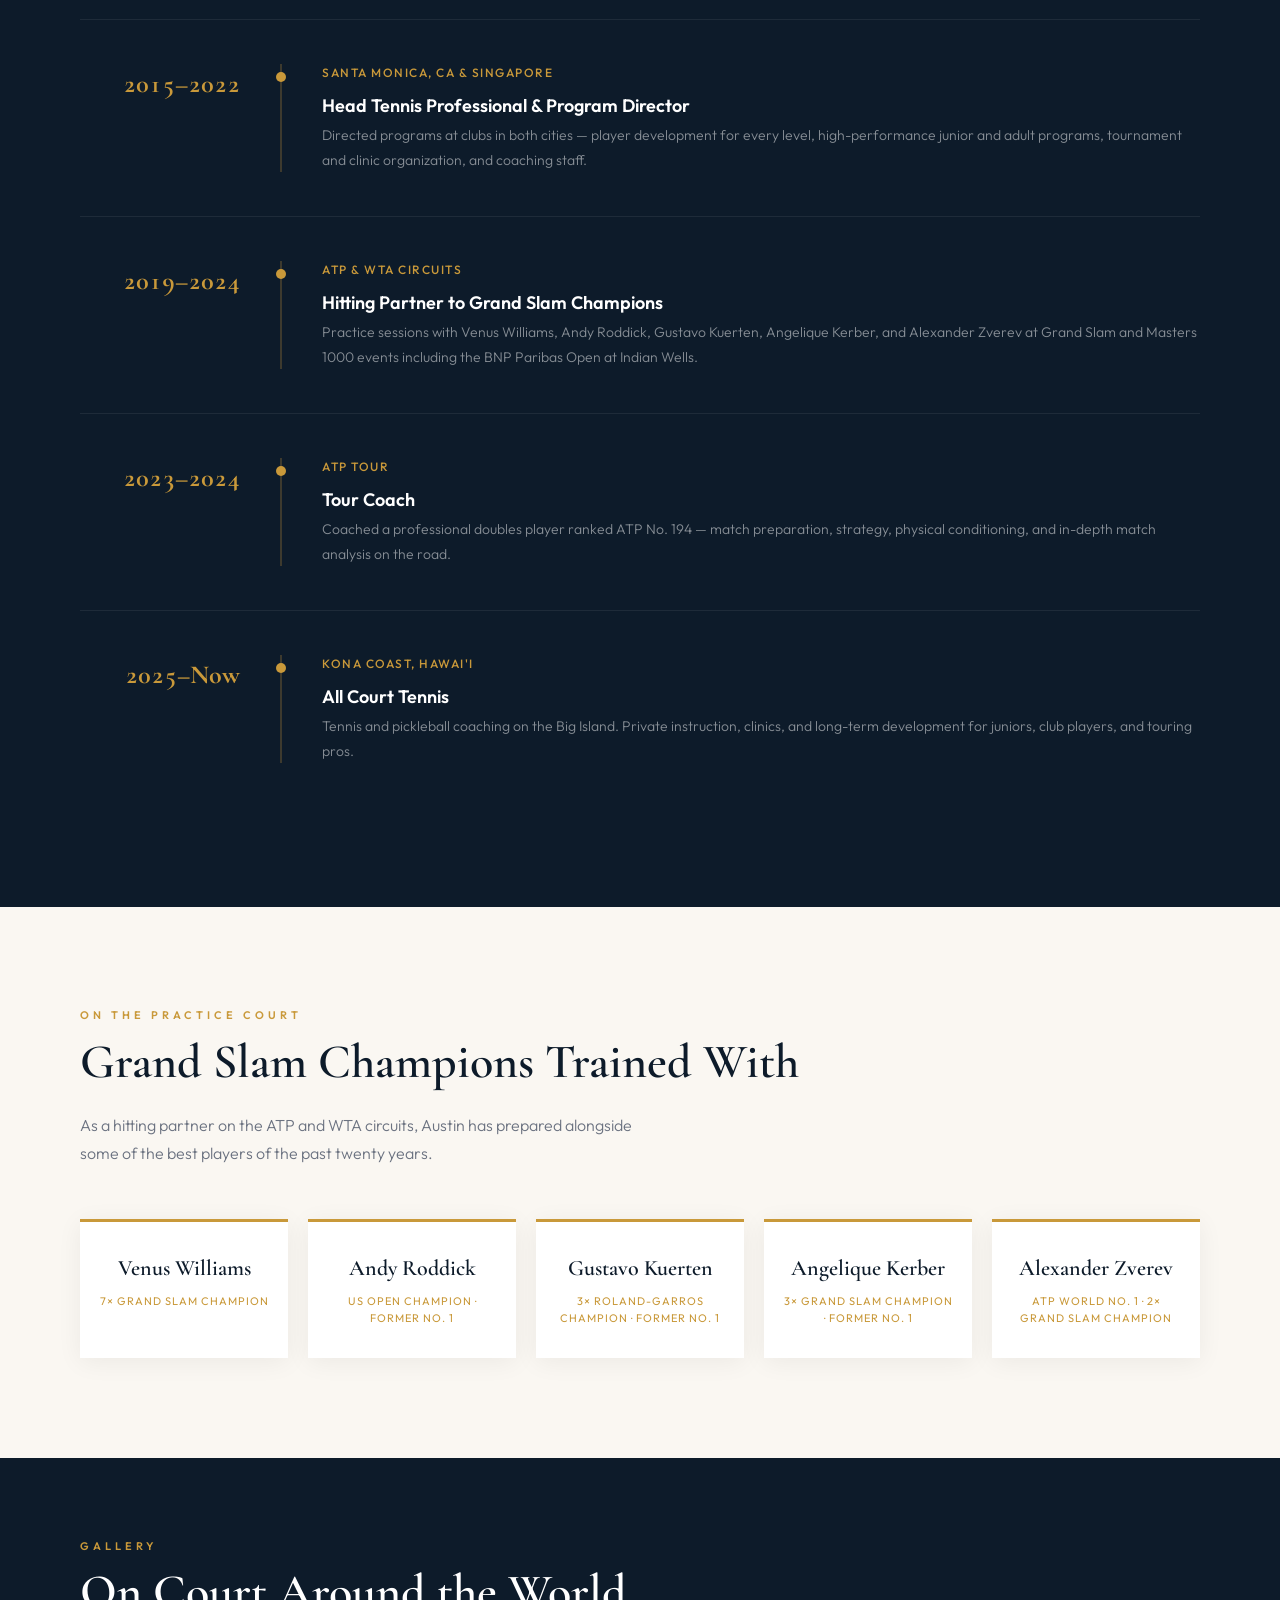
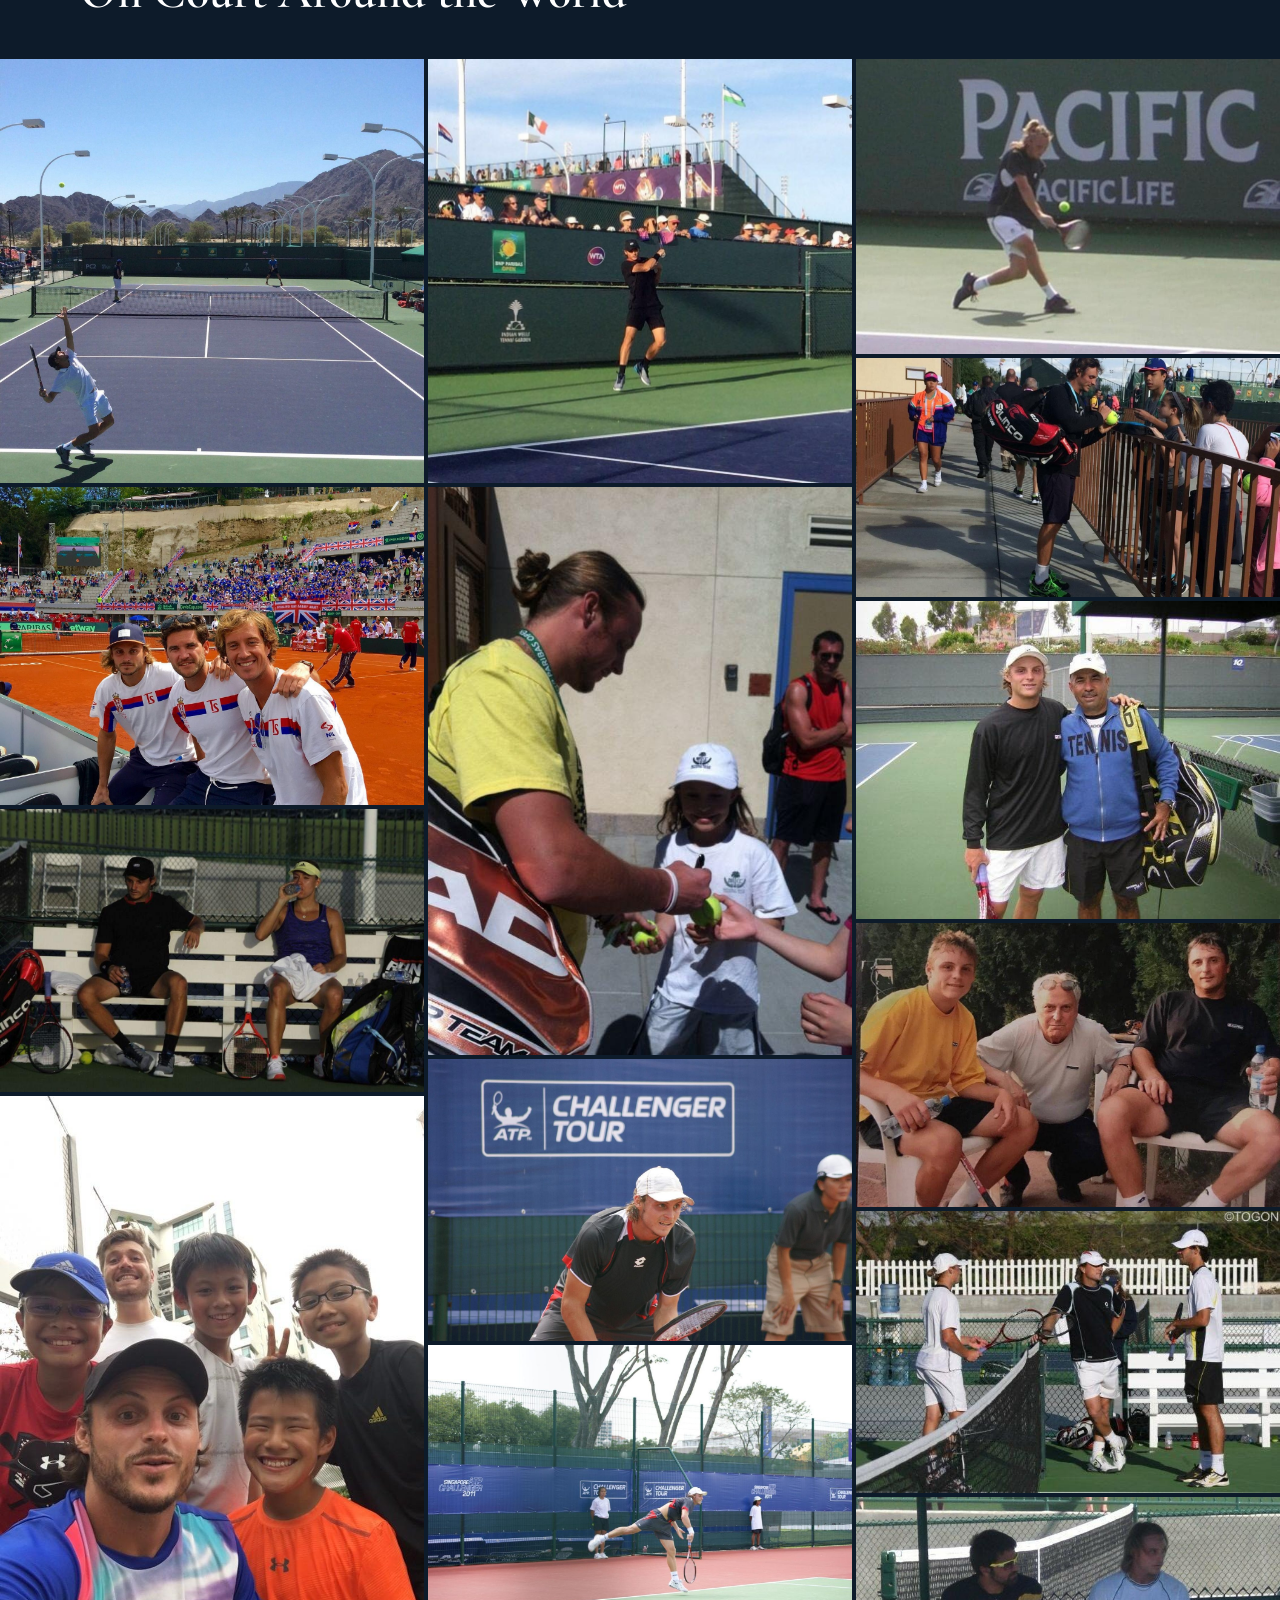
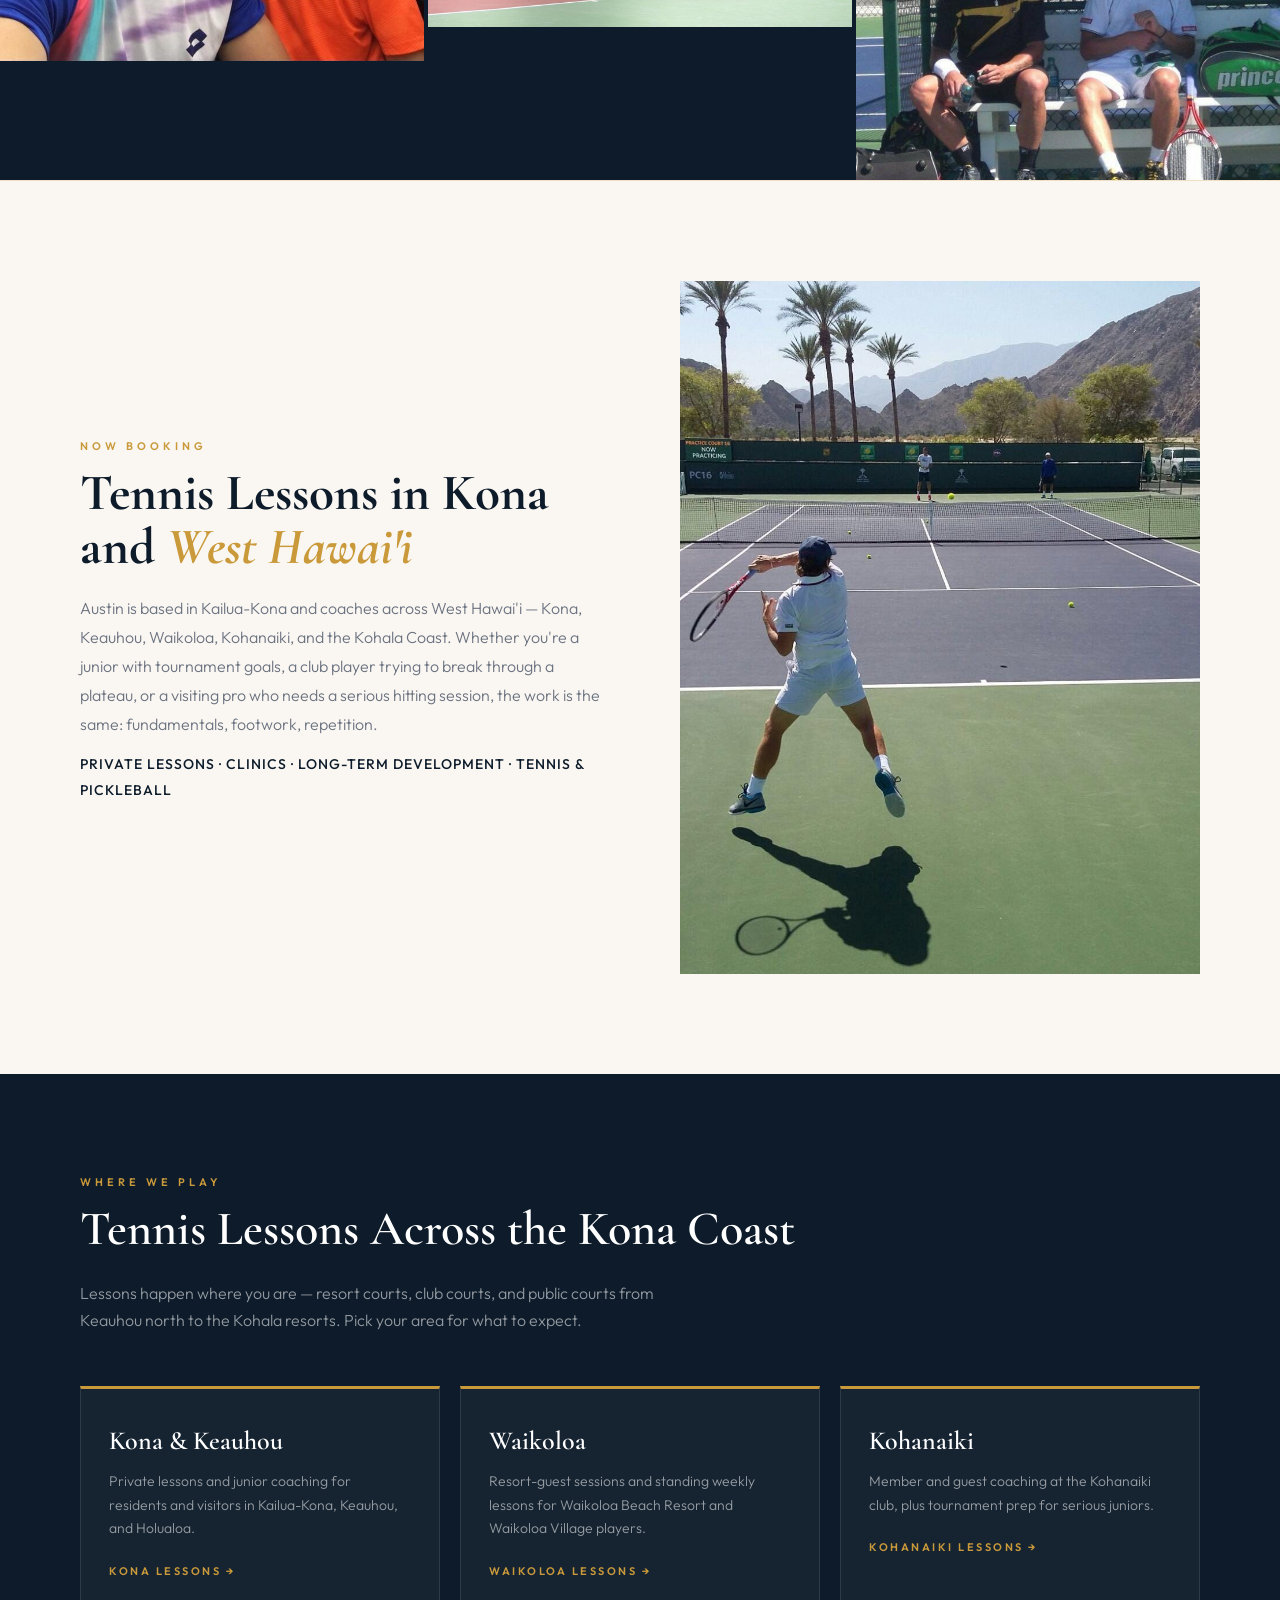
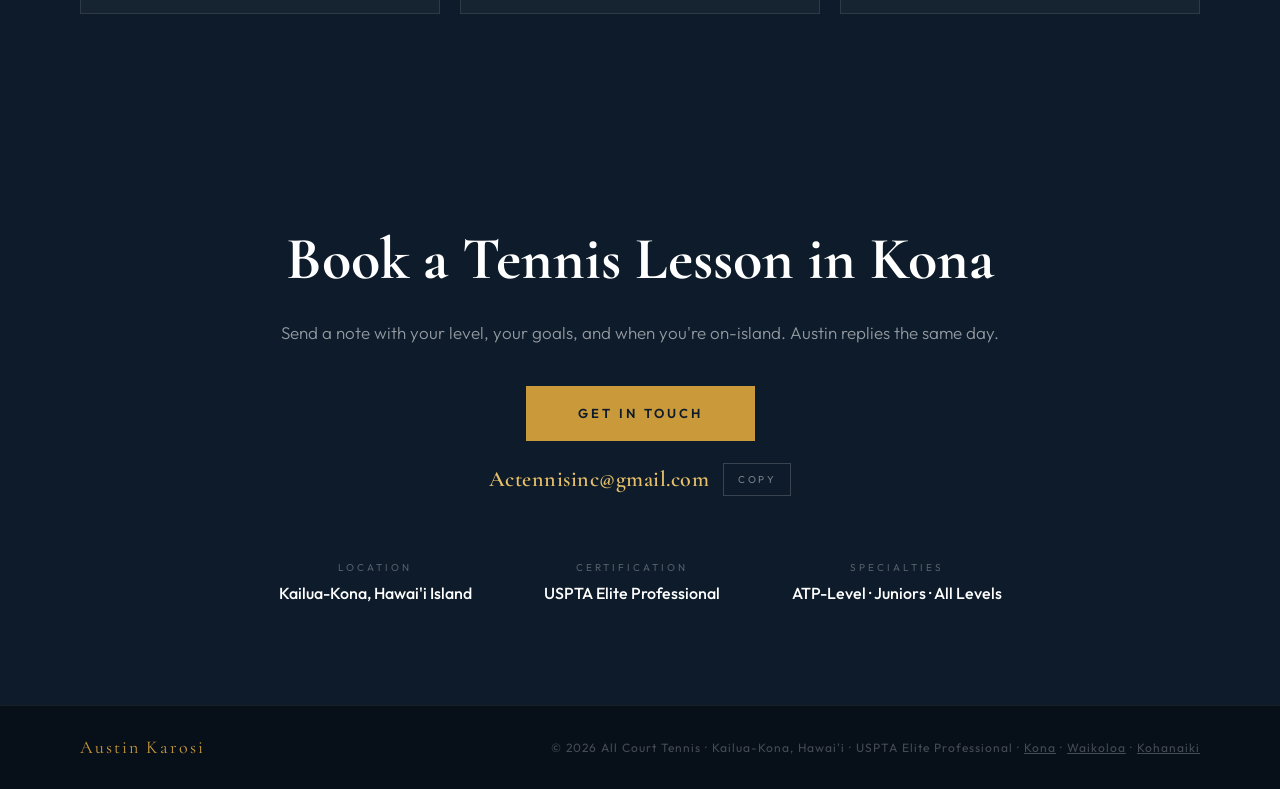
==== commit ddf56bd3: "SEO: titles, structured data, area pages, sitemap, OG image, 404 Co-Authored-By: Claude Fable 5.1 <n" ====
--- a/index.html
+++ b/index.html
@@ -3,200 +3,191 @@
 <head>
 <meta charset="UTF-8">
 <meta name="viewport" content="width=device-width, initial-scale=1.0, viewport-fit=cover">
-<title>Austin Karosi Tennis</title>
-<meta name="description" content="Austin Karosi – Former ATP Professional & Elite Tennis Coach now based on the Big Island, Hawaii. USPTA Elite certified with Grand Slam coaching experience.">
+<title>Tennis Lessons in Kona, Hawai'i | Austin Karosi — Former ATP Pro</title>
+<meta name="description" content="Private tennis lessons, clinics, junior development and pickleball coaching on the Kona coast of the Big Island, from former ATP professional and USPTA Elite coach Austin Karosi.">
+<link rel="canonical" href="https://konatennis.com/">
+<meta name="robots" content="index, follow, max-image-preview:large">
+<meta name="geo.region" content="US-HI">
+<meta name="geo.placename" content="Kailua-Kona, Hawaii">
+<meta property="og:type" content="website">
+<meta property="og:site_name" content="All Court Tennis — Austin Karosi">
+<meta property="og:title" content="Tennis Lessons in Kona, Hawai'i | Austin Karosi — Former ATP Pro">
+<meta property="og:description" content="Private tennis lessons, clinics, junior development and pickleball coaching on the Kona coast of the Big Island, from former ATP professional and USPTA Elite coach Austin Karosi.">
+<meta property="og:url" content="https://konatennis.com/">
+<meta property="og:image" content="https://konatennis.com/og.jpg">
+<meta property="og:image:width" content="1200">
+<meta property="og:image:height" content="630">
+<meta property="og:locale" content="en_US">
+<meta name="twitter:card" content="summary_large_image">
+<meta name="twitter:title" content="Tennis Lessons in Kona, Hawai'i | Austin Karosi — Former ATP Pro">
+<meta name="twitter:description" content="Private tennis lessons, clinics, junior development and pickleball coaching on the Kona coast of the Big Island, from former ATP professional and USPTA Elite coach Austin Karosi.">
+<meta name="twitter:image" content="https://konatennis.com/og.jpg">
+<meta name="theme-color" content="#0d1b2a">
+<link rel="icon" href="/favicon.svg" type="image/svg+xml">
 <link rel="preconnect" href="https://fonts.googleapis.com">
 <link rel="preconnect" href="https://fonts.gstatic.com" crossorigin>
 <link href="https://fonts.googleapis.com/css2?family=Cormorant+Garamond:ital,wght@0,400;0,600;0,700;1,400;1,600&family=Outfit:wght@300;400;500;600&display=swap" rel="stylesheet">
-<style>
-/* Original All Court Tennis design (June 2026): navy / gold / cream, Cormorant + Outfit. Single committed look. */
-:root{
-  --navy:#0d1b2a;
-  --gold:#c9993a;
-  --gold-light:#e8c06a;
-  --cream:#faf7f2;
-  --white:#ffffff;
-  --gray:#6b7280;
-  --green:#1a4731;
-  color-scheme: light;
+<link rel="stylesheet" href="/assets/site.css">
+<script type="application/ld+json">
+{
+ "@context": "https://schema.org",
+ "@graph": [
+  {
+   "@type": "LocalBusiness",
+   "@id": "https://konatennis.com/#business",
+   "name": "All Court Tennis",
+   "alternateName": "Austin Karosi Tennis",
+   "url": "https://konatennis.com/",
+   "image": "https://konatennis.com/og.jpg",
+   "logo": "https://konatennis.com/og.jpg",
+   "email": "Actennisinc@gmail.com",
+   "priceRange": "$$",
+   "description": "Private tennis lessons, clinics, pickleball instruction and junior development on the Kona coast of Hawai'i Island, from former ATP professional and USPTA Elite coach Austin Karosi.",
+   "address": {
+    "@type": "PostalAddress",
+    "addressLocality": "Kailua-Kona",
+    "addressRegion": "HI",
+    "addressCountry": "US"
+   },
+   "geo": {
+    "@type": "GeoCoordinates",
+    "latitude": 19.64,
+    "longitude": -155.99
+   },
+   "areaServed": [
+    {
+     "@type": "City",
+     "name": "Kailua-Kona"
+    },
+    {
+     "@type": "Place",
+     "name": "Waikoloa"
+    },
+    {
+     "@type": "Place",
+     "name": "Kohanaiki"
+    },
+    {
+     "@type": "Place",
+     "name": "Kohala Coast"
+    },
+    {
+     "@type": "Place",
+     "name": "Waimea"
+    },
+    {
+     "@type": "Place",
+     "name": "Keauhou"
+    }
+   ],
+   "founder": {
+    "@id": "https://konatennis.com/#austin"
+   },
+   "makesOffer": [
+    {
+     "@type": "Offer",
+     "itemOffered": {
+      "@type": "Service",
+      "name": "Private Tennis Lessons",
+      "serviceType": "Tennis coaching"
+     }
+    },
+    {
+     "@type": "Offer",
+     "itemOffered": {
+      "@type": "Service",
+      "name": "Tennis Clinics",
+      "serviceType": "Group tennis instruction"
+     }
+    },
+    {
+     "@type": "Offer",
+     "itemOffered": {
+      "@type": "Service",
+      "name": "Junior Tennis Development",
+      "serviceType": "Junior tennis program"
+     }
+    },
+    {
+     "@type": "Offer",
+     "itemOffered": {
+      "@type": "Service",
+      "name": "Pickleball Lessons",
+      "serviceType": "Pickleball coaching"
+     }
+    }
+   ]
+  },
+  {
+   "@type": "Person",
+   "@id": "https://konatennis.com/#austin",
+   "name": "Austin Karosi",
+   "jobTitle": "Tennis Coach",
+   "description": "Former ATP professional and USPTA Elite certified tennis coach based in Kona, Hawai'i.",
+   "url": "https://konatennis.com/",
+   "image": "https://konatennis.com/photos/p12.jpg",
+   "email": "Actennisinc@gmail.com",
+   "worksFor": {
+    "@id": "https://konatennis.com/#business"
+   },
+   "hasCredential": {
+    "@type": "EducationalOccupationalCredential",
+    "name": "USPTA Elite Professional",
+    "recognizedBy": {
+     "@type": "Organization",
+     "name": "United States Professional Tennis Association"
+    }
+   },
+   "knowsAbout": [
+    "Tennis coaching",
+    "Pickleball",
+    "Junior tennis development",
+    "ATP Tour"
+   ],
+   "homeLocation": {
+    "@type": "Place",
+    "name": "Kailua-Kona, Hawai'i"
+   }
+  },
+  {
+   "@type": "WebSite",
+   "@id": "https://konatennis.com/#website",
+   "url": "https://konatennis.com/",
+   "name": "All Court Tennis",
+   "publisher": {
+    "@id": "https://konatennis.com/#business"
+   }
+  }
+ ]
 }
-*,*::before,*::after{box-sizing:border-box;margin:0;padding:0}
-html{scroll-behavior:smooth}
-body{font-family:'Outfit',-apple-system,BlinkMacSystemFont,'Segoe UI',sans-serif;background:var(--cream);color:var(--navy);overflow-x:hidden;line-height:1.5}
-img{max-width:100%;display:block}
-
-/* NAV */
-nav{position:fixed;top:0;left:0;right:0;z-index:100;padding:18px 48px;padding-top:calc(18px + env(safe-area-inset-top,0px));padding-left:max(48px,env(safe-area-inset-left,0px));padding-right:max(48px,env(safe-area-inset-right,0px));display:flex;justify-content:space-between;align-items:center;background:rgba(13,27,42,0.92);backdrop-filter:blur(12px);-webkit-backdrop-filter:blur(12px)}
-.nav-logo{font-family:'Cormorant Garamond',Georgia,serif;font-size:22px;font-weight:600;color:var(--gold);letter-spacing:2px;text-transform:uppercase}
-.nav-links{display:flex;gap:36px;list-style:none}
-.nav-links a{color:rgba(255,255,255,0.8);text-decoration:none;font-size:13px;letter-spacing:1.5px;text-transform:uppercase;font-weight:500;transition:color 0.3s}
-.nav-links a:hover{color:var(--gold)}
-
-/* HERO — 3-column photo collage */
-.hero{min-height:100vh;position:relative;display:grid;grid-template-columns:1fr 1fr 1fr;overflow:hidden}
-.hero-col{position:relative;overflow:hidden;min-height:100vh}
-.hero-col img{width:100%;height:100%;object-fit:cover;object-position:center;filter:brightness(0.45)}
-.hero-col-1 img{object-position:48% center}
-.hero-col-2 img{object-position:center 30%}
-.hero-col-3 img{object-position:center 35%}
-.hero-overlay{position:absolute;inset:0;background:linear-gradient(to right, rgba(13,27,42,0.85) 0%, rgba(13,27,42,0.4) 60%, rgba(13,27,42,0.5) 100%);z-index:1;pointer-events:none}
-.hero-content{position:absolute;inset:0;z-index:2;display:flex;flex-direction:column;justify-content:center;padding:0 80px;padding-left:max(80px,env(safe-area-inset-left,0px));padding-right:max(80px,env(safe-area-inset-right,0px))}
-.hero-badge{font-size:11px;font-weight:600;letter-spacing:4px;text-transform:uppercase;color:var(--gold);margin-bottom:20px}
-.hero-name{font-family:'Cormorant Garamond',Georgia,serif;font-size:clamp(64px,9vw,110px);font-weight:700;color:var(--white);line-height:0.9;margin-bottom:12px;text-wrap:balance}
-.hero-sub{font-family:'Cormorant Garamond',Georgia,serif;font-size:clamp(22px,3vw,34px);font-style:italic;color:var(--gold-light);margin-bottom:28px}
-.hero-desc{font-size:17px;color:rgba(255,255,255,0.75);font-weight:300;max-width:520px;line-height:1.7;margin-bottom:40px}
-.hero-cta{display:inline-block;background:var(--gold);color:var(--navy);padding:16px 40px;font-size:13px;font-weight:600;letter-spacing:3px;text-transform:uppercase;text-decoration:none;transition:all 0.3s;width:fit-content}
-.hero-cta:hover{background:var(--gold-light);transform:translateY(-2px)}
-.hero-scroll{position:absolute;bottom:36px;right:48px;z-index:3;color:rgba(255,255,255,0.4);font-size:10px;letter-spacing:4px;text-transform:uppercase;display:flex;flex-direction:column;align-items:center;gap:8px}
-.hero-scroll::after{content:'';display:block;width:1px;height:40px;background:rgba(255,255,255,0.3)}
-
-/* STATS BAR */
-.statsbar{background:var(--navy);padding:36px 80px;padding-left:max(80px,env(safe-area-inset-left,0px));padding-right:max(80px,env(safe-area-inset-right,0px));display:grid;grid-template-columns:repeat(4,1fr);gap:24px;border-bottom:1px solid rgba(201,153,58,0.2)}
-.sstat{text-align:center;min-width:0;display:flex;flex-direction:column;align-items:center;justify-content:flex-start;gap:8px}
-.sstat-num{font-family:'Cormorant Garamond',Georgia,serif;font-size:40px;font-weight:700;color:var(--gold);line-height:1;height:40px;display:flex;align-items:flex-end;font-variant-numeric:lining-nums tabular-nums}
-.sstat-label{font-size:11px;text-transform:uppercase;letter-spacing:2px;color:rgba(255,255,255,0.45);line-height:1.5;white-space:nowrap}
-
-/* ABOUT */
-.about{background:var(--navy);padding:100px 80px;padding-left:max(80px,env(safe-area-inset-left,0px));padding-right:max(80px,env(safe-area-inset-right,0px));display:grid;grid-template-columns:1fr 1fr;gap:80px;align-items:center}
-.about-text h2{font-family:'Cormorant Garamond',Georgia,serif;font-size:clamp(36px,4vw,52px);font-weight:600;color:var(--white);margin-bottom:24px;line-height:1.1;text-wrap:balance}
-.about-text h2 em{color:var(--gold);font-style:italic}
-.about-text p{color:rgba(255,255,255,0.65);font-size:16px;line-height:1.8;margin-bottom:16px;font-weight:300}
-.about-img{position:relative;min-width:0}
-.about-img img{width:100%;height:auto;aspect-ratio:4/3;object-fit:cover;object-position:center}
-.about-accent{position:absolute;bottom:-16px;right:-16px;width:55%;height:55%;border:3px solid var(--gold);z-index:-1}
-
-/* CREDENTIALS */
-.credentials{background:var(--cream);padding:100px 80px;padding-left:max(80px,env(safe-area-inset-left,0px));padding-right:max(80px,env(safe-area-inset-right,0px))}
-.section-label{font-size:11px;letter-spacing:4px;text-transform:uppercase;color:var(--gold);font-weight:600;margin-bottom:12px}
-.section-title{font-family:'Cormorant Garamond',Georgia,serif;font-size:clamp(32px,4vw,48px);font-weight:600;color:var(--navy);margin-bottom:56px;line-height:1.1;text-wrap:balance}
-.cred-grid{display:grid;grid-template-columns:repeat(3,1fr);gap:28px}
-.cred-card{background:var(--white);padding:36px 28px;border-top:3px solid var(--gold);box-shadow:0 4px 24px rgba(0,0,0,0.06);min-width:0}
-.cred-num{font-family:'Cormorant Garamond',Georgia,serif;font-size:30px;font-weight:600;font-style:italic;color:var(--gold);line-height:1;margin-bottom:14px;font-variant-numeric:tabular-nums}
-.cred-title{font-family:'Cormorant Garamond',Georgia,serif;font-size:21px;font-weight:600;color:var(--navy);margin-bottom:10px}
-.cred-desc{font-size:14px;color:var(--gray);line-height:1.7;font-weight:300}
-
-/* TIMELINE */
-.timeline{background:var(--navy);padding:100px 80px;padding-left:max(80px,env(safe-area-inset-left,0px));padding-right:max(80px,env(safe-area-inset-right,0px))}
-.timeline .section-title{color:var(--white);margin-bottom:56px}
-.about .section-label{margin-bottom:16px}
-.tl-items{display:flex;flex-direction:column}
-.tl-item{display:grid;grid-template-columns:160px 2px 1fr;gap:0 40px;padding:44px 0;border-bottom:1px solid rgba(255,255,255,0.07)}
-.tl-item:last-child{border-bottom:none}
-.tl-year{font-family:'Cormorant Garamond',Georgia,serif;font-size:26px;font-weight:700;color:var(--gold);text-align:right;padding-top:4px;line-height:1.2;font-variant-numeric:tabular-nums}
-.tl-line{background:rgba(201,153,58,0.25);position:relative}
-.tl-line::before{content:'';position:absolute;top:8px;left:50%;transform:translateX(-50%);width:10px;height:10px;border-radius:50%;background:var(--gold)}
-.tl-body{min-width:0}
-.tl-body h3{font-size:18px;font-weight:600;color:var(--white);margin-bottom:4px;font-family:'Outfit',sans-serif}
-.tl-body .role{font-size:12px;color:var(--gold);letter-spacing:1.5px;text-transform:uppercase;margin-bottom:10px;font-weight:500}
-.tl-body p{font-size:14px;color:rgba(255,255,255,0.5);line-height:1.75;font-weight:300}
-
-/* CHAMPIONS */
-.champions{background:var(--cream);padding:100px 80px;padding-left:max(80px,env(safe-area-inset-left,0px));padding-right:max(80px,env(safe-area-inset-right,0px))}
-.champs-intro{color:var(--gray);font-size:16px;font-weight:300;max-width:580px;margin:-32px 0 52px;line-height:1.7}
-.champs-grid{display:grid;grid-template-columns:repeat(5,1fr);gap:20px}
-.champ-card{background:var(--white);border-top:3px solid var(--gold);box-shadow:0 4px 24px rgba(0,0,0,0.06);padding:30px 18px;text-align:center;transition:transform 0.3s;min-width:0}
-.champ-card:hover{transform:translateY(-4px)}
-.champ-name{font-family:'Cormorant Garamond',Georgia,serif;font-size:22px;font-weight:600;color:var(--navy);margin-bottom:8px}
-.champ-title{font-size:11px;color:var(--gold);letter-spacing:1px;text-transform:uppercase;line-height:1.6}
-
-/* GALLERY — edge-to-edge editorial grid */
-.gallery{background:var(--navy);padding:80px 0 0}
-.gallery .section-label,.gallery .section-title{padding-left:max(80px,env(safe-area-inset-left,0px));padding-right:max(80px,env(safe-area-inset-right,0px))}
-.gallery .section-label{color:var(--gold)}
-.gallery .section-title{color:var(--white);margin-bottom:40px}
-.gallery-grid{column-count:3;column-gap:4px;width:100%}
-.gallery-grid figure{break-inside:avoid;margin:0 0 4px;overflow:hidden;position:relative;background:#0a1521}
-.gallery-grid img{width:100%;height:auto;display:block;transition:transform 0.6s ease}
-.gallery-grid figure:hover img{transform:scale(1.04)}
-.gallery-grid figcaption{position:absolute;left:0;right:0;bottom:0;padding:28px 16px 12px;font-size:10px;letter-spacing:2.5px;text-transform:uppercase;color:rgba(255,255,255,0.85);background:linear-gradient(to top,rgba(13,27,42,0.85),rgba(13,27,42,0));opacity:0;transition:opacity 0.4s ease}
-.gallery-grid figure:hover figcaption{opacity:1}
-
-/* BIG ISLAND BANNER */
-.bigisland{background:var(--cream);border-top:1px solid rgba(201,153,58,0.25);padding:100px 80px;grid-template-columns:1.15fr 1fr;padding-left:max(80px,env(safe-area-inset-left,0px));padding-right:max(80px,env(safe-area-inset-right,0px));display:grid;grid-template-columns:1fr 1fr;gap:80px;align-items:center}
-.bigisland .section-label{color:var(--gold)}
-.bi-text h2{font-family:'Cormorant Garamond',Georgia,serif;font-size:clamp(32px,4vw,52px);font-weight:700;color:var(--navy);margin-bottom:20px;line-height:1.05;text-wrap:balance}
-.bi-text h2 em{font-style:italic;color:var(--gold)}
-.bi-text p{color:var(--gray);font-size:16px;font-weight:300;line-height:1.8;margin-bottom:14px}
-.bi-text p:last-child{color:var(--navy);font-weight:500;font-size:14px;letter-spacing:1px;text-transform:uppercase;margin-top:8px}
-.bi-img{overflow:hidden;min-width:0}
-.bi-img img{width:100%;height:auto;aspect-ratio:3/4;object-fit:cover;object-position:center 42%}
-
-/* CONTACT */
-.contact{background:var(--navy);padding:100px 80px;padding-left:max(80px,env(safe-area-inset-left,0px));padding-right:max(80px,env(safe-area-inset-right,0px));text-align:center}
-.contact h2{font-family:'Cormorant Garamond',Georgia,serif;font-size:clamp(36px,5vw,60px);font-weight:700;color:var(--white);margin-bottom:16px;text-wrap:balance}
-.contact p{color:rgba(255,255,255,0.55);font-size:17px;font-weight:300;margin-bottom:40px}
-.contact-btn{display:inline-block;background:var(--gold);color:var(--navy);padding:18px 52px;font-size:13px;font-weight:600;letter-spacing:3px;text-transform:uppercase;text-decoration:none;transition:all 0.3s}
-.contact-btn:hover{background:var(--gold-light)}
-.contact-email{margin-top:22px;display:flex;justify-content:center;align-items:center;gap:14px;flex-wrap:wrap}
-.contact-email-val{font-family:'Cormorant Garamond',Georgia,serif;font-size:22px;color:var(--gold-light);font-weight:600;letter-spacing:0.5px;user-select:all}
-.copy-btn{font:inherit;font-size:10px;letter-spacing:2.5px;text-transform:uppercase;color:rgba(255,255,255,0.45);background:none;border:1px solid rgba(255,255,255,0.18);padding:8px 14px;cursor:pointer;transition:all 0.3s}
-.copy-btn:hover{color:var(--gold);border-color:var(--gold)}
-.copy-btn[data-state="copied"]{color:var(--navy);background:var(--gold);border-color:var(--gold)}
-.contact-row{display:flex;justify-content:center;gap:72px;margin-top:64px;flex-wrap:wrap}
-.contact-item-label{font-size:10px;letter-spacing:3px;text-transform:uppercase;color:rgba(255,255,255,0.3);margin-bottom:6px}
-.contact-item-val{font-size:16px;font-weight:500;color:var(--white)}
-
-/* FOOTER */
-footer{background:#070f19;padding:28px 80px;padding-left:max(80px,env(safe-area-inset-left,0px));padding-right:max(80px,env(safe-area-inset-right,0px));display:flex;justify-content:space-between;align-items:center;border-top:1px solid rgba(255,255,255,0.06);flex-wrap:wrap;gap:12px}
-footer p{color:rgba(255,255,255,0.25);font-size:12px;letter-spacing:1px}
-.footer-logo{font-family:'Cormorant Garamond',Georgia,serif;font-size:18px;color:var(--gold);letter-spacing:2px}
-
-a:focus-visible,button:focus-visible{outline:2px solid var(--gold-light);outline-offset:3px}
-@media (prefers-reduced-motion:reduce){*{transition:none!important}html{scroll-behavior:auto}}
-
-@media(max-width:900px){
-  nav{padding:14px 20px;padding-top:calc(14px + env(safe-area-inset-top,0px));padding-left:max(20px,env(safe-area-inset-left,0px));padding-right:max(20px,env(safe-area-inset-right,0px))}
-  .nav-links{display:none}
-  .hero,.hero-col{min-height:92vh}
-  .hero-content{padding:0 24px;padding-left:max(24px,env(safe-area-inset-left,0px));padding-right:max(24px,env(safe-area-inset-right,0px))}
-  .hero-name{font-size:56px}
-  .hero-scroll{display:none}
-  .statsbar{padding:28px 24px;grid-template-columns:1fr 1fr;gap:28px 16px}
-  .about,.credentials,.timeline,.champions,.bigisland,.contact{padding:60px 24px;padding-left:max(24px,env(safe-area-inset-left,0px));padding-right:max(24px,env(safe-area-inset-right,0px))}
-  .gallery{padding:60px 0 0}
-  .gallery .section-label,.gallery .section-title{padding-left:max(24px,env(safe-area-inset-left,0px));padding-right:max(24px,env(safe-area-inset-right,0px))}
-  footer{padding:24px;padding-left:max(24px,env(safe-area-inset-left,0px));padding-right:max(24px,env(safe-area-inset-right,0px))}
-  .about{grid-template-columns:1fr;gap:40px}
-  .about-img img{height:auto}
-  .cred-grid{grid-template-columns:1fr}
-  .tl-item{grid-template-columns:1fr;gap:8px;padding:32px 0}
-  .tl-year{text-align:left}
-  .tl-line{display:none}
-  .champs-grid{grid-template-columns:1fr 1fr}
-  .champs-intro{margin-top:-16px}
-  .gallery-grid{column-count:2}
-  .bigisland{grid-template-columns:1fr;gap:32px}
-  .bi-img{height:auto}
-  .contact-row{flex-direction:column;gap:28px}
-  footer{flex-direction:column;text-align:center}
-}
-</style>
+</script>
 </head>
 <body>
 
-<nav>
-  <div class="nav-logo">Austin Karosi</div>
+
+<nav aria-label="Main">
+  <a class="nav-logo" href="/" style="text-decoration:none">Austin Karosi</a>
   <ul class="nav-links">
-    <li><a href="#about">About</a></li>
-    <li><a href="#career">Career</a></li>
-    <li><a href="#champions">Champions</a></li>
-    <li><a href="#gallery">Gallery</a></li>
-    <li><a href="#contact">Contact</a></li>
+    <li><a href="/#about">About</a></li>
+    <li><a href="/#career">Career</a></li>
+    <li><a href="/#areas">Areas</a></li>
+    <li><a href="/#gallery">Gallery</a></li>
+    <li><a href="/#contact">Contact</a></li>
   </ul>
 </nav>
 
 <!-- HERO: 3-column photo collage with content overlay -->
 <section class="hero">
-  <div class="hero-col hero-col-1"><img src="photos/p04.jpg" alt="Austin stretching for a volley at the ATP Challenger Tour, Singapore"></div>
-  <div class="hero-col hero-col-2"><img src="photos/p12.jpg" alt="Austin competing on clay"></div>
-  <div class="hero-col hero-col-3"><img src="photos/p16.jpg" alt="Austin coaching a junior player"></div>
+  <div class="hero-col hero-col-1"><img src="photos/p04.jpg" alt="Tennis coach Austin Karosi stretching for a volley at the ATP Challenger Tour in Singapore"></div>
+  <div class="hero-col hero-col-2"><img src="photos/p12.jpg" alt="Austin Karosi competing on clay during his ATP career"></div>
+  <div class="hero-col hero-col-3"><img src="photos/p16.jpg" alt="Kona tennis coach Austin Karosi with a junior student"></div>
   <div class="hero-overlay"></div>
   <div class="hero-content">
-    <div class="hero-badge">Former ATP Professional · USPTA Elite Certified</div>
+    <div class="hero-badge">Tennis Lessons · Kona, Hawai'i</div>
     <h1 class="hero-name">Austin<br>Karosi</h1>
-    <div class="hero-sub">World-Class Tennis, Island Style</div>
-    <p class="hero-desc">Former ATP-ranked player, hitting partner to five Grand Slam champions, and seven years running club programs in Santa Monica and Singapore — now coaching on the Kona coast.</p>
-    <a href="#contact" class="hero-cta">Book a Session →</a>
+    <h2 class="hero-sub">Former ATP Pro · Tennis &amp; Pickleball Coach on the Big Island</h2>
+    <p class="hero-desc">Private tennis lessons, clinics, junior development and pickleball coaching across the Kona coast — from a former ATP-ranked player, hitting partner to five Grand Slam champions, and USPTA Elite professional.</p>
+    <a href="#contact" class="hero-cta">Book a Lesson →</a>
   </div>
   <div class="hero-scroll">Scroll</div>
 </section>
@@ -213,13 +204,13 @@
 <section class="about" id="about">
   <div class="about-text">
     <div class="section-label">About</div>
-    <h2>A Career Spent<br>Inside the <em>Pro Game</em></h2>
+    <h2>Kona's Tennis Coach,<br>Trained Inside the <em>Pro Game</em></h2>
     <p>Austin Karosi grew up between California and Singapore and competed on the ATP circuit from 2009 to 2015, training under Larry Passos, the longtime coach of three-time Roland-Garros champion Gustavo Kuerten. From 2019 to 2024 he worked as a hitting partner on the ATP and WTA circuits, with stops at Grand Slam and Masters 1000 events including Indian Wells, and in 2023–2024 coached an ATP top-200 doubles player on tour.</p>
     <p>In between, he spent seven years as head professional and program director at clubs in Santa Monica and Singapore, building everything from first-timer clinics to high-performance junior pathways.</p>
     <p>His approach is simple: good tennis is built on fundamentals, footwork, and repetition, and the best coaching makes hard work feel like the best part of your day. He'd rather fix one thing properly than ten things halfway.</p>
   </div>
   <div class="about-img">
-    <img src="photos/p19.jpg" alt="Austin with an ATP player on the practice court">
+    <img src="photos/p19.jpg" alt="Austin Karosi with an ATP tour player on the practice courts">
     <div class="about-accent"></div>
   </div>
 </section>
@@ -227,7 +218,7 @@
 <!-- CREDENTIALS -->
 <section class="credentials" id="credentials">
   <div class="section-label">Certifications &amp; Experience</div>
-  <div class="section-title">What's Behind the Lesson</div>
+  <h2 class="section-title">Tennis Coaching Credentials</h2>
   <div class="cred-grid">
     <div class="cred-card">
       <div class="cred-num">01</div>
@@ -265,7 +256,7 @@
 <!-- CAREER TIMELINE -->
 <section class="timeline" id="career">
   <div class="section-label">Career</div>
-  <div class="section-title">The Path to Kona</div>
+  <h2 class="section-title">Career: From the ATP Tour to Kona</h2>
   <div class="tl-items">
     <div class="tl-item">
       <div class="tl-year">2009–2015</div>
@@ -318,7 +309,7 @@
 <!-- CHAMPIONS -->
 <section class="champions" id="champions">
   <div class="section-label">On the Practice Court</div>
-  <div class="section-title">Grand Slam Champions Trained With</div>
+  <h2 class="section-title">Grand Slam Champions Trained With</h2>
   <p class="champs-intro">As a hitting partner on the ATP and WTA circuits, Austin has prepared alongside some of the best players of the past twenty years.</p>
   <div class="champs-grid">
     <div class="champ-card"><div class="champ-name">Venus Williams</div><div class="champ-title">7× Grand Slam Champion</div></div>
@@ -332,7 +323,7 @@
 <!-- GALLERY -->
 <section class="gallery" id="gallery">
   <div class="section-label">Gallery</div>
-  <div class="section-title">On Court Around the World</div>
+  <h2 class="section-title">On Court Around the World</h2>
   <div class="gallery-grid">
     <figure><img src="photos/p21.jpg" alt="Indian Wells Tennis Garden"><figcaption>Indian Wells Tennis Garden</figcaption></figure>
     <figure><img src="photos/p01.jpg" alt="Davis Cup — Team Serbia"><figcaption>Davis Cup — Team Serbia</figcaption></figure>
@@ -355,18 +346,42 @@
 <section class="bigisland">
   <div class="bi-text">
     <div class="section-label">Now Booking</div>
-    <h2>Coaching on<br>the <em>Big Island</em></h2>
-    <p>Austin is based on the Kona coast and available across West Hawai'i. Whether you're a junior with tournament goals, a club player trying to break through a plateau, or a visiting pro who needs a serious hitting session, the work is the same: fundamentals, footwork, repetition.</p>
+    <h2>Tennis Lessons in Kona<br>and <em>West Hawai'i</em></h2>
+    <p>Austin is based in Kailua-Kona and coaches across West Hawai'i — Kona, Keauhou, Waikoloa, Kohanaiki, and the Kohala Coast. Whether you're a junior with tournament goals, a club player trying to break through a plateau, or a visiting pro who needs a serious hitting session, the work is the same: fundamentals, footwork, repetition.</p>
     <p>Private Lessons · Clinics · Long-term Development · Tennis &amp; Pickleball</p>
   </div>
   <div class="bi-img">
-    <img src="photos/p18.jpg" alt="Austin on the practice courts at Indian Wells">
+    <img src="photos/p18.jpg" alt="Austin Karosi hitting a forehand on the practice courts at Indian Wells Tennis Garden">
+  </div>
+</section>
+
+<!-- AREAS -->
+<section class="areas" id="areas">
+  <div class="section-label">Where We Play</div>
+  <h2 class="section-title">Tennis Lessons Across the Kona Coast</h2>
+  <p class="areas-intro">Lessons happen where you are — resort courts, club courts, and public courts from Keauhou north to the Kohala resorts. Pick your area for what to expect.</p>
+  <div class="areas-grid">
+    <a class="area-card" href="/kona-tennis-lessons/">
+      <h3>Kona &amp; Keauhou</h3>
+      <p>Private lessons and junior coaching for residents and visitors in Kailua-Kona, Keauhou, and Holualoa.</p>
+      <span>Kona lessons →</span>
+    </a>
+    <a class="area-card" href="/waikoloa-tennis-lessons/">
+      <h3>Waikoloa</h3>
+      <p>Resort-guest sessions and standing weekly lessons for Waikoloa Beach Resort and Waikoloa Village players.</p>
+      <span>Waikoloa lessons →</span>
+    </a>
+    <a class="area-card" href="/kohanaiki-tennis-lessons/">
+      <h3>Kohanaiki</h3>
+      <p>Member and guest coaching at the Kohanaiki club, plus tournament prep for serious juniors.</p>
+      <span>Kohanaiki lessons →</span>
+    </a>
   </div>
 </section>
 
 <!-- CONTACT -->
 <section class="contact" id="contact">
-  <h2>Ready to Get to Work?</h2>
+  <h2>Book a Tennis Lesson in Kona</h2>
   <p>Send a note with your level, your goals, and when you're on-island. Austin replies the same day.</p>
   <a href="mailto:Actennisinc@gmail.com?subject=Lesson%20Inquiry" class="contact-btn">Get in Touch</a>
   <div class="contact-email">
@@ -374,7 +389,7 @@
     <button class="copy-btn" id="copy-email" type="button">Copy</button>
   </div>
   <div class="contact-row">
-    <div><div class="contact-item-label">Location</div><div class="contact-item-val">Kona, Big Island, Hawai'i</div></div>
+    <div><div class="contact-item-label">Location</div><div class="contact-item-val">Kailua-Kona, Hawai'i Island</div></div>
     <div><div class="contact-item-label">Certification</div><div class="contact-item-val">USPTA Elite Professional</div></div>
     <div><div class="contact-item-label">Specialties</div><div class="contact-item-val">ATP-Level · Juniors · All Levels</div></div>
   </div>
@@ -382,7 +397,7 @@
 
 <footer>
   <div class="footer-logo">Austin Karosi</div>
-  <p>© 2026 Austin Karosi Tennis · Big Island, Hawai'i · USPTA Elite Professional</p>
+  <p>© 2026 All Court Tennis · Kailua-Kona, Hawai'i · USPTA Elite Professional · <a href="/kona-tennis-lessons/" style="color:inherit">Kona</a> · <a href="/waikoloa-tennis-lessons/" style="color:inherit">Waikoloa</a> · <a href="/kohanaiki-tennis-lessons/" style="color:inherit">Kohanaiki</a></p>
 </footer>
 
 <script>
@@ -408,6 +423,5 @@
   });
 })();
 </script>
-
 </body>
 </html>
--- a/assets/site.css
+++ b/assets/site.css
@@ -0,0 +1,207 @@
+/* Original All Court Tennis design (June 2026): navy / gold / cream, Cormorant + Outfit. Single committed look. */
+:root{
+  --navy:#0d1b2a;
+  --gold:#c9993a;
+  --gold-light:#e8c06a;
+  --cream:#faf7f2;
+  --white:#ffffff;
+  --gray:#6b7280;
+  --green:#1a4731;
+  color-scheme: light;
+}
+*,*::before,*::after{box-sizing:border-box;margin:0;padding:0}
+html{scroll-behavior:smooth}
+body{font-family:'Outfit',-apple-system,BlinkMacSystemFont,'Segoe UI',sans-serif;background:var(--cream);color:var(--navy);overflow-x:hidden;line-height:1.5}
+img{max-width:100%;display:block}
+
+/* NAV */
+nav{position:fixed;top:0;left:0;right:0;z-index:100;padding:18px 48px;padding-top:calc(18px + env(safe-area-inset-top,0px));padding-left:max(48px,env(safe-area-inset-left,0px));padding-right:max(48px,env(safe-area-inset-right,0px));display:flex;justify-content:space-between;align-items:center;background:rgba(13,27,42,0.92);backdrop-filter:blur(12px);-webkit-backdrop-filter:blur(12px)}
+.nav-logo{font-family:'Cormorant Garamond',Georgia,serif;font-size:22px;font-weight:600;color:var(--gold);letter-spacing:2px;text-transform:uppercase}
+.nav-links{display:flex;gap:36px;list-style:none}
+.nav-links a{color:rgba(255,255,255,0.8);text-decoration:none;font-size:13px;letter-spacing:1.5px;text-transform:uppercase;font-weight:500;transition:color 0.3s}
+.nav-links a:hover{color:var(--gold)}
+
+/* HERO — 3-column photo collage */
+.hero{min-height:100vh;position:relative;display:grid;grid-template-columns:1fr 1fr 1fr;overflow:hidden}
+.hero-col{position:relative;overflow:hidden;min-height:100vh}
+.hero-col img{width:100%;height:100%;object-fit:cover;object-position:center;filter:brightness(0.45)}
+.hero-col-1 img{object-position:48% center}
+.hero-col-2 img{object-position:center 30%}
+.hero-col-3 img{object-position:center 35%}
+.hero-overlay{position:absolute;inset:0;background:linear-gradient(to right, rgba(13,27,42,0.85) 0%, rgba(13,27,42,0.4) 60%, rgba(13,27,42,0.5) 100%);z-index:1;pointer-events:none}
+.hero-content{position:absolute;inset:0;z-index:2;display:flex;flex-direction:column;justify-content:center;padding:0 80px;padding-left:max(80px,env(safe-area-inset-left,0px));padding-right:max(80px,env(safe-area-inset-right,0px))}
+.hero-badge{font-size:11px;font-weight:600;letter-spacing:4px;text-transform:uppercase;color:var(--gold);margin-bottom:20px}
+.hero-name{font-family:'Cormorant Garamond',Georgia,serif;font-size:clamp(64px,9vw,110px);font-weight:700;color:var(--white);line-height:0.9;margin-bottom:12px;text-wrap:balance}
+.hero-sub{font-family:'Cormorant Garamond',Georgia,serif;font-size:clamp(22px,3vw,34px);font-style:italic;color:var(--gold-light);margin-bottom:28px}
+.hero-desc{font-size:17px;color:rgba(255,255,255,0.75);font-weight:300;max-width:520px;line-height:1.7;margin-bottom:40px}
+.hero-cta{display:inline-block;background:var(--gold);color:var(--navy);padding:16px 40px;font-size:13px;font-weight:600;letter-spacing:3px;text-transform:uppercase;text-decoration:none;transition:all 0.3s;width:fit-content}
+.hero-cta:hover{background:var(--gold-light);transform:translateY(-2px)}
+.hero-scroll{position:absolute;bottom:36px;right:48px;z-index:3;color:rgba(255,255,255,0.4);font-size:10px;letter-spacing:4px;text-transform:uppercase;display:flex;flex-direction:column;align-items:center;gap:8px}
+.hero-scroll::after{content:'';display:block;width:1px;height:40px;background:rgba(255,255,255,0.3)}
+
+/* STATS BAR */
+.statsbar{background:var(--navy);padding:36px 80px;padding-left:max(80px,env(safe-area-inset-left,0px));padding-right:max(80px,env(safe-area-inset-right,0px));display:grid;grid-template-columns:repeat(4,1fr);gap:24px;border-bottom:1px solid rgba(201,153,58,0.2)}
+.sstat{text-align:center;min-width:0;display:flex;flex-direction:column;align-items:center;justify-content:flex-start;gap:8px}
+.sstat-num{font-family:'Cormorant Garamond',Georgia,serif;font-size:40px;font-weight:700;color:var(--gold);line-height:1;height:40px;display:flex;align-items:flex-end;font-variant-numeric:lining-nums tabular-nums}
+.sstat-label{font-size:11px;text-transform:uppercase;letter-spacing:2px;color:rgba(255,255,255,0.45);line-height:1.5;white-space:nowrap}
+
+/* ABOUT */
+.about{background:var(--navy);padding:100px 80px;padding-left:max(80px,env(safe-area-inset-left,0px));padding-right:max(80px,env(safe-area-inset-right,0px));display:grid;grid-template-columns:1fr 1fr;gap:80px;align-items:center}
+.about-text h2{font-family:'Cormorant Garamond',Georgia,serif;font-size:clamp(36px,4vw,52px);font-weight:600;color:var(--white);margin-bottom:24px;line-height:1.1;text-wrap:balance}
+.about-text h2 em{color:var(--gold);font-style:italic}
+.about-text p{color:rgba(255,255,255,0.65);font-size:16px;line-height:1.8;margin-bottom:16px;font-weight:300}
+.about-img{position:relative;min-width:0}
+.about-img img{width:100%;height:auto;aspect-ratio:4/3;object-fit:cover;object-position:center}
+.about-accent{position:absolute;bottom:-16px;right:-16px;width:55%;height:55%;border:3px solid var(--gold);z-index:-1}
+
+/* CREDENTIALS */
+.credentials{background:var(--cream);padding:100px 80px;padding-left:max(80px,env(safe-area-inset-left,0px));padding-right:max(80px,env(safe-area-inset-right,0px))}
+.section-label{font-size:11px;letter-spacing:4px;text-transform:uppercase;color:var(--gold);font-weight:600;margin-bottom:12px}
+.section-title{font-family:'Cormorant Garamond',Georgia,serif;font-size:clamp(32px,4vw,48px);font-weight:600;color:var(--navy);margin-bottom:56px;line-height:1.1;text-wrap:balance}
+.cred-grid{display:grid;grid-template-columns:repeat(3,1fr);gap:28px}
+.cred-card{background:var(--white);padding:36px 28px;border-top:3px solid var(--gold);box-shadow:0 4px 24px rgba(0,0,0,0.06);min-width:0}
+.cred-num{font-family:'Cormorant Garamond',Georgia,serif;font-size:30px;font-weight:600;font-style:italic;color:var(--gold);line-height:1;margin-bottom:14px;font-variant-numeric:tabular-nums}
+.cred-title{font-family:'Cormorant Garamond',Georgia,serif;font-size:21px;font-weight:600;color:var(--navy);margin-bottom:10px}
+.cred-desc{font-size:14px;color:var(--gray);line-height:1.7;font-weight:300}
+
+/* TIMELINE */
+.timeline{background:var(--navy);padding:100px 80px;padding-left:max(80px,env(safe-area-inset-left,0px));padding-right:max(80px,env(safe-area-inset-right,0px))}
+.timeline .section-title{color:var(--white);margin-bottom:56px}
+.about .section-label{margin-bottom:16px}
+.tl-items{display:flex;flex-direction:column}
+.tl-item{display:grid;grid-template-columns:160px 2px 1fr;gap:0 40px;padding:44px 0;border-bottom:1px solid rgba(255,255,255,0.07)}
+.tl-item:last-child{border-bottom:none}
+.tl-year{font-family:'Cormorant Garamond',Georgia,serif;font-size:26px;font-weight:700;color:var(--gold);text-align:right;padding-top:4px;line-height:1.2;font-variant-numeric:tabular-nums}
+.tl-line{background:rgba(201,153,58,0.25);position:relative}
+.tl-line::before{content:'';position:absolute;top:8px;left:50%;transform:translateX(-50%);width:10px;height:10px;border-radius:50%;background:var(--gold)}
+.tl-body{min-width:0}
+.tl-body h3{font-size:18px;font-weight:600;color:var(--white);margin-bottom:4px;font-family:'Outfit',sans-serif}
+.tl-body .role{font-size:12px;color:var(--gold);letter-spacing:1.5px;text-transform:uppercase;margin-bottom:10px;font-weight:500}
+.tl-body p{font-size:14px;color:rgba(255,255,255,0.5);line-height:1.75;font-weight:300}
+
+/* CHAMPIONS */
+.champions{background:var(--cream);padding:100px 80px;padding-left:max(80px,env(safe-area-inset-left,0px));padding-right:max(80px,env(safe-area-inset-right,0px))}
+.champs-intro{color:var(--gray);font-size:16px;font-weight:300;max-width:580px;margin:-32px 0 52px;line-height:1.7}
+.champs-grid{display:grid;grid-template-columns:repeat(5,1fr);gap:20px}
+.champ-card{background:var(--white);border-top:3px solid var(--gold);box-shadow:0 4px 24px rgba(0,0,0,0.06);padding:30px 18px;text-align:center;transition:transform 0.3s;min-width:0}
+.champ-card:hover{transform:translateY(-4px)}
+.champ-name{font-family:'Cormorant Garamond',Georgia,serif;font-size:22px;font-weight:600;color:var(--navy);margin-bottom:8px}
+.champ-title{font-size:11px;color:var(--gold);letter-spacing:1px;text-transform:uppercase;line-height:1.6}
+
+/* GALLERY — edge-to-edge editorial grid */
+.gallery{background:var(--navy);padding:80px 0 0}
+.gallery .section-label,.gallery .section-title{padding-left:max(80px,env(safe-area-inset-left,0px));padding-right:max(80px,env(safe-area-inset-right,0px))}
+.gallery .section-label{color:var(--gold)}
+.gallery .section-title{color:var(--white);margin-bottom:40px}
+.gallery-grid{column-count:3;column-gap:4px;width:100%}
+.gallery-grid figure{break-inside:avoid;margin:0 0 4px;overflow:hidden;position:relative;background:#0a1521}
+.gallery-grid img{width:100%;height:auto;display:block;transition:transform 0.6s ease}
+.gallery-grid figure:hover img{transform:scale(1.04)}
+.gallery-grid figcaption{position:absolute;left:0;right:0;bottom:0;padding:28px 16px 12px;font-size:10px;letter-spacing:2.5px;text-transform:uppercase;color:rgba(255,255,255,0.85);background:linear-gradient(to top,rgba(13,27,42,0.85),rgba(13,27,42,0));opacity:0;transition:opacity 0.4s ease}
+.gallery-grid figure:hover figcaption{opacity:1}
+
+/* BIG ISLAND BANNER */
+.bigisland{background:var(--cream);border-top:1px solid rgba(201,153,58,0.25);padding:100px 80px;grid-template-columns:1.15fr 1fr;padding-left:max(80px,env(safe-area-inset-left,0px));padding-right:max(80px,env(safe-area-inset-right,0px));display:grid;grid-template-columns:1fr 1fr;gap:80px;align-items:center}
+.bigisland .section-label{color:var(--gold)}
+.bi-text h2{font-family:'Cormorant Garamond',Georgia,serif;font-size:clamp(32px,4vw,52px);font-weight:700;color:var(--navy);margin-bottom:20px;line-height:1.05;text-wrap:balance}
+.bi-text h2 em{font-style:italic;color:var(--gold)}
+.bi-text p{color:var(--gray);font-size:16px;font-weight:300;line-height:1.8;margin-bottom:14px}
+.bi-text p:last-child{color:var(--navy);font-weight:500;font-size:14px;letter-spacing:1px;text-transform:uppercase;margin-top:8px}
+.bi-img{overflow:hidden;min-width:0}
+.bi-img img{width:100%;height:auto;aspect-ratio:3/4;object-fit:cover;object-position:center 42%}
+
+/* CONTACT */
+.contact{background:var(--navy);padding:100px 80px;padding-left:max(80px,env(safe-area-inset-left,0px));padding-right:max(80px,env(safe-area-inset-right,0px));text-align:center}
+.contact h2{font-family:'Cormorant Garamond',Georgia,serif;font-size:clamp(36px,5vw,60px);font-weight:700;color:var(--white);margin-bottom:16px;text-wrap:balance}
+.contact p{color:rgba(255,255,255,0.55);font-size:17px;font-weight:300;margin-bottom:40px}
+.contact-btn{display:inline-block;background:var(--gold);color:var(--navy);padding:18px 52px;font-size:13px;font-weight:600;letter-spacing:3px;text-transform:uppercase;text-decoration:none;transition:all 0.3s}
+.contact-btn:hover{background:var(--gold-light)}
+.contact-email{margin-top:22px;display:flex;justify-content:center;align-items:center;gap:14px;flex-wrap:wrap}
+.contact-email-val{font-family:'Cormorant Garamond',Georgia,serif;font-size:22px;color:var(--gold-light);font-weight:600;letter-spacing:0.5px;user-select:all}
+.copy-btn{font:inherit;font-size:10px;letter-spacing:2.5px;text-transform:uppercase;color:rgba(255,255,255,0.45);background:none;border:1px solid rgba(255,255,255,0.18);padding:8px 14px;cursor:pointer;transition:all 0.3s}
+.copy-btn:hover{color:var(--gold);border-color:var(--gold)}
+.copy-btn[data-state="copied"]{color:var(--navy);background:var(--gold);border-color:var(--gold)}
+.contact-row{display:flex;justify-content:center;gap:72px;margin-top:64px;flex-wrap:wrap}
+.contact-item-label{font-size:10px;letter-spacing:3px;text-transform:uppercase;color:rgba(255,255,255,0.3);margin-bottom:6px}
+.contact-item-val{font-size:16px;font-weight:500;color:var(--white)}
+
+/* FOOTER */
+footer{background:#070f19;padding:28px 80px;padding-left:max(80px,env(safe-area-inset-left,0px));padding-right:max(80px,env(safe-area-inset-right,0px));display:flex;justify-content:space-between;align-items:center;border-top:1px solid rgba(255,255,255,0.06);flex-wrap:wrap;gap:12px}
+footer p{color:rgba(255,255,255,0.25);font-size:12px;letter-spacing:1px}
+.footer-logo{font-family:'Cormorant Garamond',Georgia,serif;font-size:18px;color:var(--gold);letter-spacing:2px}
+
+a:focus-visible,button:focus-visible{outline:2px solid var(--gold-light);outline-offset:3px}
+@media (prefers-reduced-motion:reduce){*{transition:none!important}html{scroll-behavior:auto}}
+
+@media(max-width:900px){
+  nav{padding:14px 20px;padding-top:calc(14px + env(safe-area-inset-top,0px));padding-left:max(20px,env(safe-area-inset-left,0px));padding-right:max(20px,env(safe-area-inset-right,0px))}
+  .nav-links{display:none}
+  .hero,.hero-col{min-height:92vh}
+  .hero-content{padding:0 24px;padding-left:max(24px,env(safe-area-inset-left,0px));padding-right:max(24px,env(safe-area-inset-right,0px))}
+  .hero-name{font-size:56px}
+  .hero-scroll{display:none}
+  .statsbar{padding:28px 24px;grid-template-columns:1fr 1fr;gap:28px 16px}
+  .about,.credentials,.timeline,.champions,.bigisland,.contact{padding:60px 24px;padding-left:max(24px,env(safe-area-inset-left,0px));padding-right:max(24px,env(safe-area-inset-right,0px))}
+  .gallery{padding:60px 0 0}
+  .gallery .section-label,.gallery .section-title{padding-left:max(24px,env(safe-area-inset-left,0px));padding-right:max(24px,env(safe-area-inset-right,0px))}
+  footer{padding:24px;padding-left:max(24px,env(safe-area-inset-left,0px));padding-right:max(24px,env(safe-area-inset-right,0px))}
+  .about{grid-template-columns:1fr;gap:40px}
+  .about-img img{height:auto}
+  .cred-grid{grid-template-columns:1fr}
+  .tl-item{grid-template-columns:1fr;gap:8px;padding:32px 0}
+  .tl-year{text-align:left}
+  .tl-line{display:none}
+  .champs-grid{grid-template-columns:1fr 1fr}
+  .champs-intro{margin-top:-16px}
+  .gallery-grid{column-count:2}
+  .bigisland{grid-template-columns:1fr;gap:32px}
+  .bi-img{height:auto}
+  .contact-row{flex-direction:column;gap:28px}
+  footer{flex-direction:column;text-align:center}
+}
+
+/* AREAS */
+.areas{background:var(--navy);padding:100px 80px;padding-left:max(80px,env(safe-area-inset-left,0px));padding-right:max(80px,env(safe-area-inset-right,0px))}
+.areas .section-title{color:var(--white)}
+.areas-intro{color:rgba(255,255,255,0.55);font-size:16px;font-weight:300;max-width:620px;margin:-32px 0 52px;line-height:1.7}
+.areas-grid{display:grid;grid-template-columns:repeat(3,1fr);gap:20px}
+.area-card{display:block;text-decoration:none;background:rgba(255,255,255,0.04);border:1px solid rgba(255,255,255,0.1);border-top:3px solid var(--gold);padding:32px 28px;transition:all 0.3s;min-width:0}
+.area-card:hover{background:rgba(201,153,58,0.08);border-color:var(--gold);transform:translateY(-4px)}
+.area-card h3{font-family:'Cormorant Garamond',Georgia,serif;font-size:26px;font-weight:600;color:var(--white);margin-bottom:10px}
+.area-card p{font-size:14px;color:rgba(255,255,255,0.55);line-height:1.7;font-weight:300;margin-bottom:16px}
+.area-card span{font-size:11px;letter-spacing:2.5px;text-transform:uppercase;color:var(--gold);font-weight:600}
+
+/* AREA PAGE */
+.page-hero{background:var(--navy);padding:160px 80px 80px;padding-left:max(80px,env(safe-area-inset-left,0px));padding-right:max(80px,env(safe-area-inset-right,0px));display:grid;grid-template-columns:1.2fr 1fr;gap:64px;align-items:center}
+.page-hero .section-label{color:var(--gold)}
+.page-hero h1{font-family:'Cormorant Garamond',Georgia,serif;font-size:clamp(40px,5.5vw,72px);font-weight:700;color:var(--white);line-height:1.02;margin-bottom:20px;text-wrap:balance}
+.page-hero h1 em{color:var(--gold);font-style:italic;font-weight:600}
+.page-hero p{color:rgba(255,255,255,0.7);font-size:17px;font-weight:300;line-height:1.75;max-width:52ch;margin-bottom:32px}
+.page-hero img{width:100%;height:auto;aspect-ratio:4/3;object-fit:cover;object-position:center}
+.prose{background:var(--cream);padding:90px 80px;padding-left:max(80px,env(safe-area-inset-left,0px));padding-right:max(80px,env(safe-area-inset-right,0px))}
+.prose-grid{display:grid;grid-template-columns:1fr 1fr;gap:64px;align-items:start}
+.prose h2{font-family:'Cormorant Garamond',Georgia,serif;font-size:clamp(28px,3.2vw,40px);font-weight:600;color:var(--navy);line-height:1.1;margin-bottom:20px;text-wrap:balance}
+.prose h3{font-family:'Cormorant Garamond',Georgia,serif;font-size:22px;font-weight:600;color:var(--navy);margin:28px 0 8px}
+.prose p{color:var(--gray);font-size:16px;line-height:1.8;font-weight:300;margin-bottom:16px;max-width:60ch}
+.prose ul{margin:0 0 16px 20px;color:var(--gray);font-size:15px;line-height:1.8;font-weight:300}
+.prose li{margin-bottom:6px}
+.prose strong{color:var(--navy);font-weight:500}
+.prose-aside{background:var(--white);border-top:3px solid var(--gold);box-shadow:0 4px 24px rgba(0,0,0,0.06);padding:32px 28px}
+.prose-aside h3{margin-top:0}
+.prose-aside .btn{display:inline-block;background:var(--gold);color:var(--navy);padding:14px 32px;font-size:12px;font-weight:600;letter-spacing:2.5px;text-transform:uppercase;text-decoration:none;margin-top:12px;transition:all 0.3s}
+.prose-aside .btn:hover{background:var(--gold-light)}
+.breadcrumb{font-size:11px;letter-spacing:2px;text-transform:uppercase;color:rgba(255,255,255,0.4);margin-bottom:28px}
+.breadcrumb a{color:rgba(255,255,255,0.6);text-decoration:none}
+.breadcrumb a:hover{color:var(--gold)}
+.faq{background:var(--navy);padding:90px 80px;padding-left:max(80px,env(safe-area-inset-left,0px));padding-right:max(80px,env(safe-area-inset-right,0px))}
+.faq .section-title{color:var(--white)}
+.faq-list{display:grid;grid-template-columns:1fr 1fr;gap:40px 64px;max-width:1100px}
+.faq-item h3{font-family:'Outfit',sans-serif;font-size:17px;font-weight:600;color:var(--white);margin-bottom:8px}
+.faq-item p{font-size:14px;color:rgba(255,255,255,0.55);line-height:1.75;font-weight:300}
+@media(max-width:900px){
+  .areas{padding:60px 24px}
+  .areas-grid{grid-template-columns:1fr}
+  .page-hero{grid-template-columns:1fr;padding:120px 24px 60px;gap:32px}
+  .prose,.faq{padding:60px 24px}
+  .prose-grid,.faq-list{grid-template-columns:1fr;gap:40px}
+}
